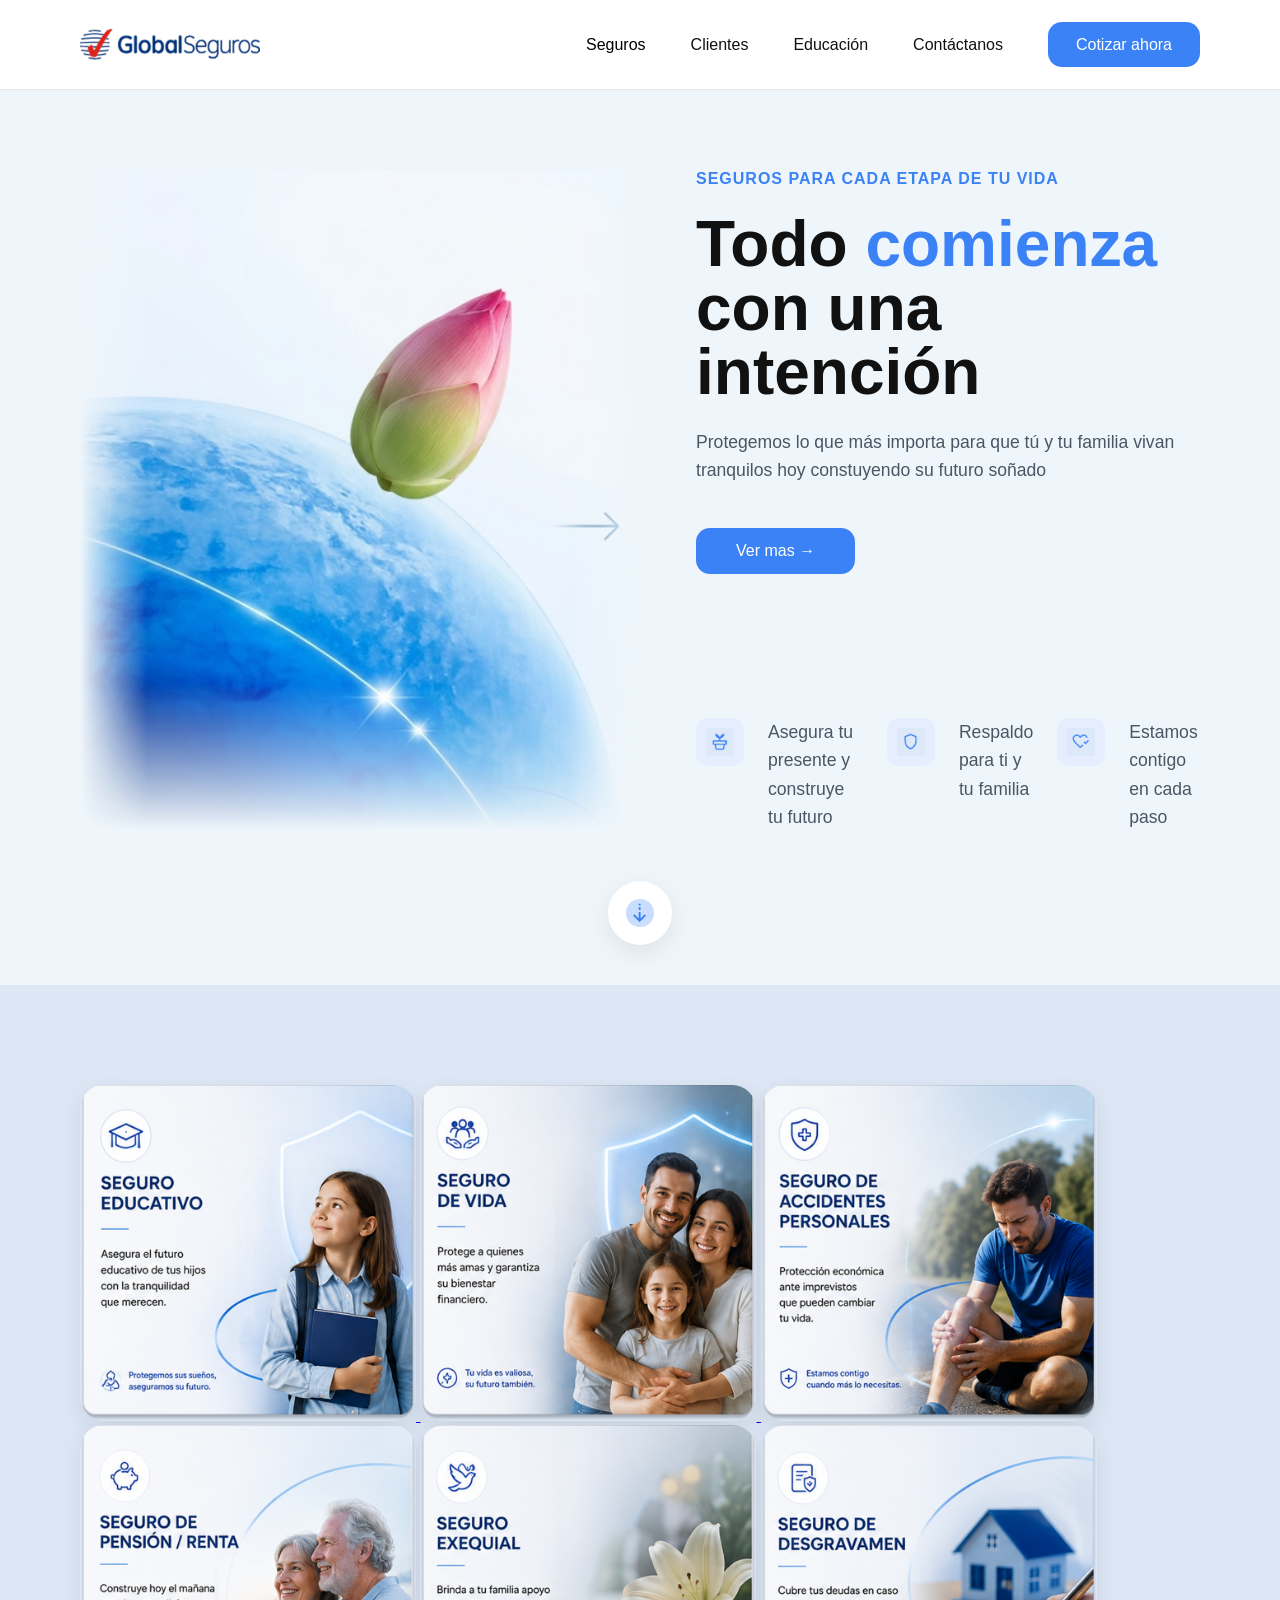
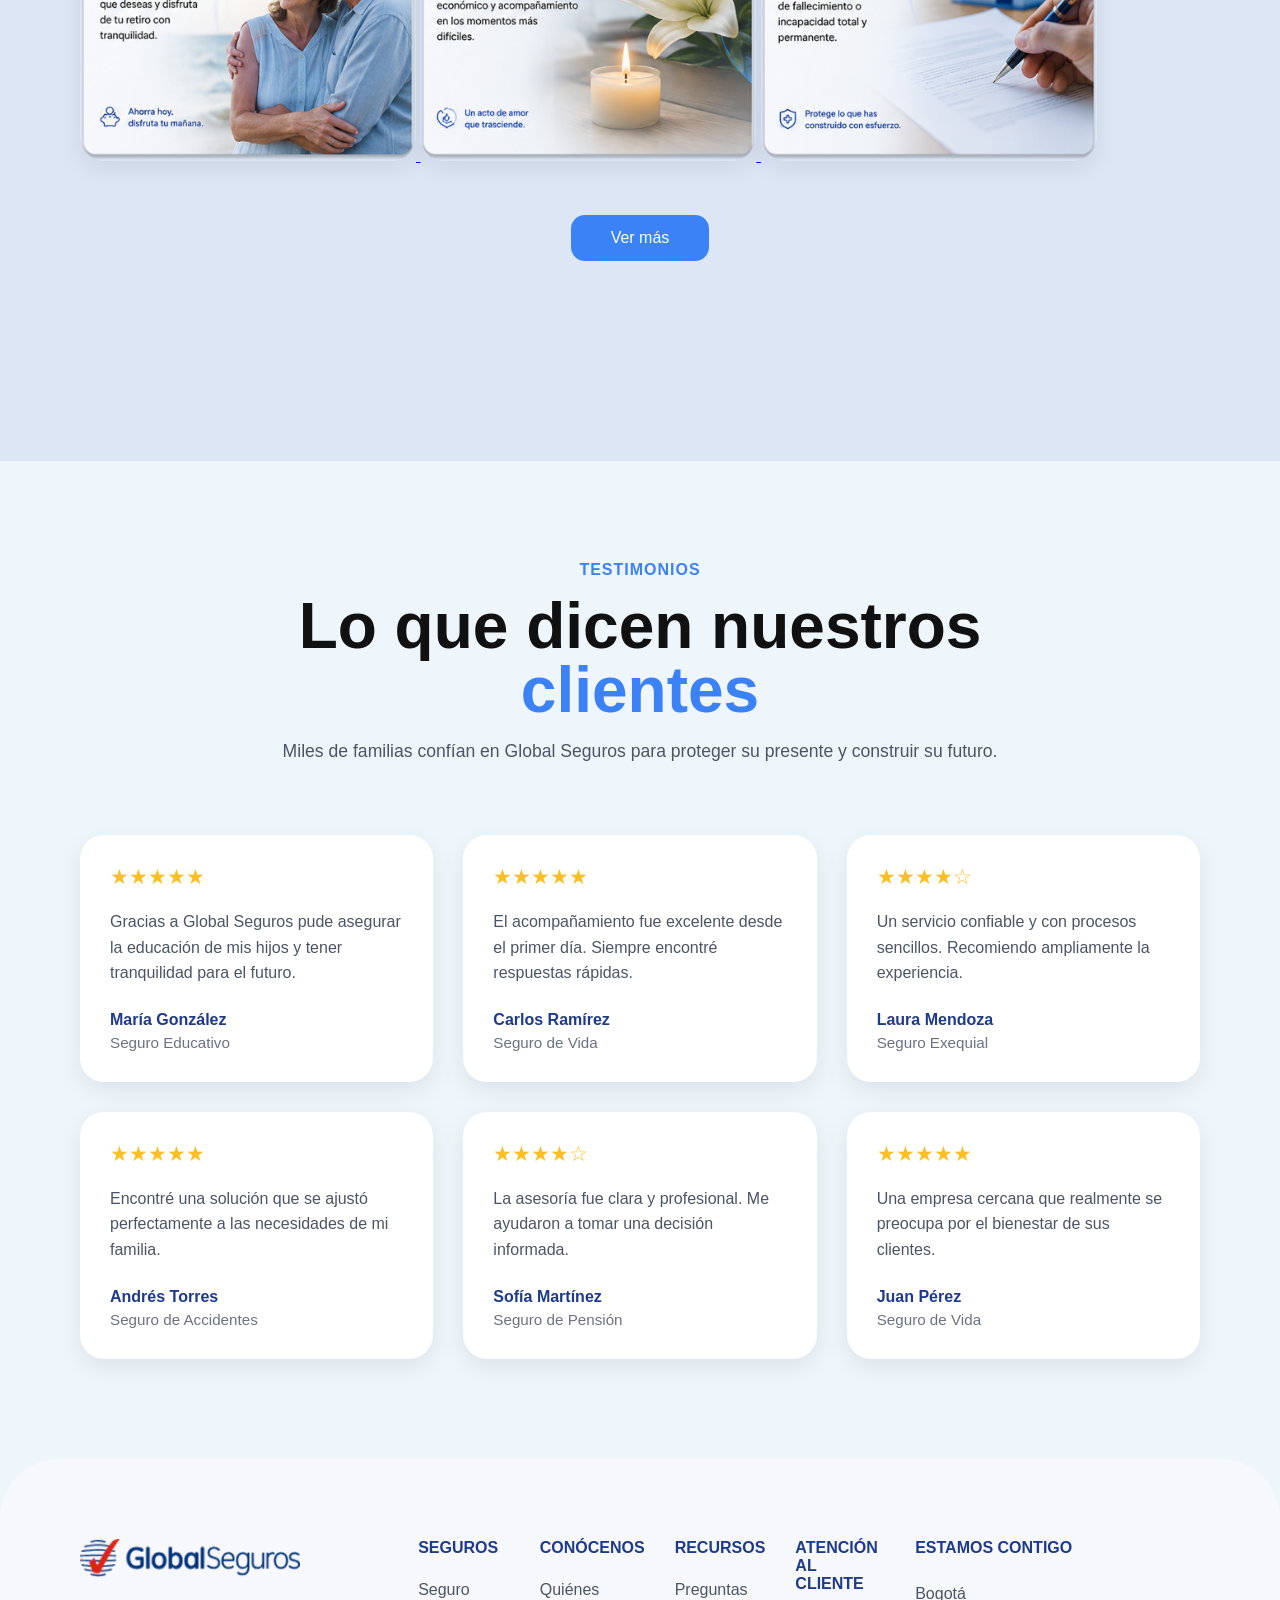
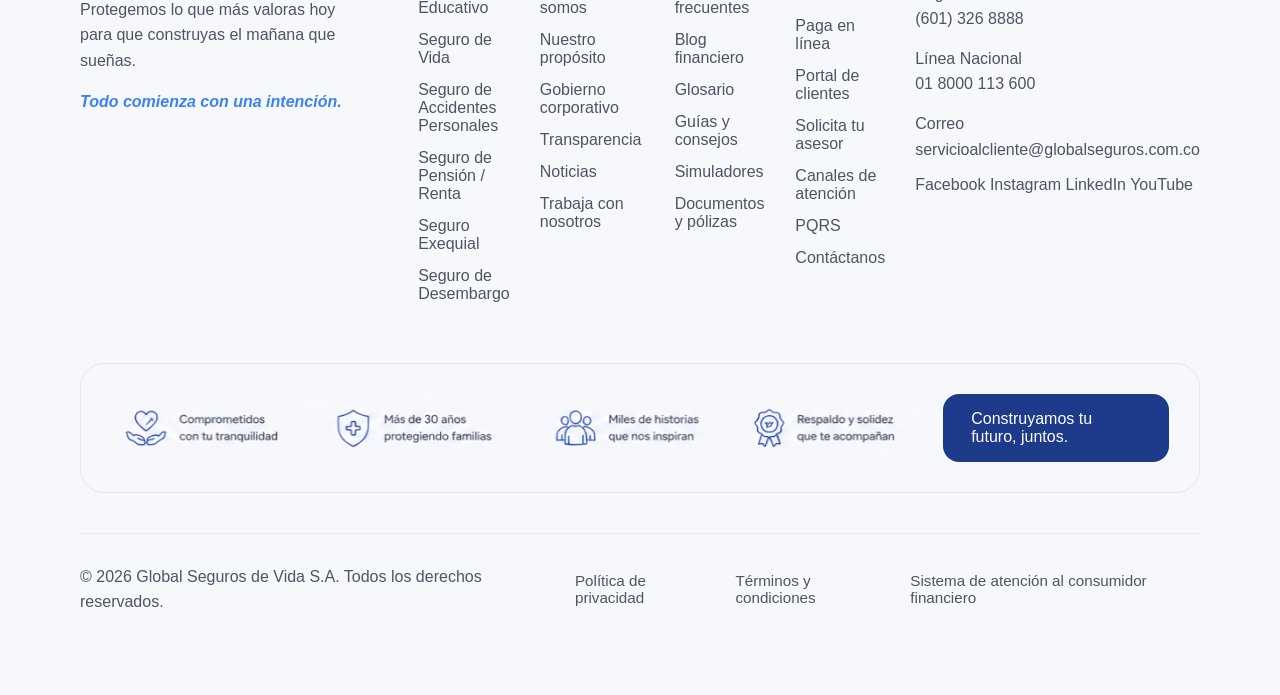
==== index.html @ 04c5c206 "Conexión index con marketplace" ====
<!DOCTYPE html>
<html lang="es">
<head>
  <meta charset="UTF-8" />
  <meta name="viewport" content="width=device-width, initial-scale=1.0"/>
  
  <title>Global Seguros</title>

  <link rel="stylesheet" href="index.css">
</head>

<body>

<section class="header">
    <img src="Imágenes/image 2.png" alt="logo">

    <ul class="menu">
        <li> <button id="desplegable"> Seguros </button>

         <div class="menu-desplegable">
            <a href="#">Seguro educativo</a>
            <a href="error404.html">Seguro de vida</a>
            <a href="error404.html">Seguro de accidentes personales</a>
            <a href="error404.html">Seguro de pensión/renta</a>
            <a href="error404.html">Seguro exequial</a>
            <a href="error404.html">Seguro de desembargo</a>
             </div>
        </li>
        <li> 
          <a href="#clientes">Clientes</a>
        </li>
        <li> 
          <a href="error404.html">Educación</a>
        </li>

    <li class="contact-menu">

    <button id="contacto-btn" class="contact-btn">
        Contáctanos
    </button>

    <div class="contact-dropdown">

        <p class="contact-title">
            Lunes a viernes 8am a 5:30pm
        </p>

        <p>Desde Bogotá</p>
        <strong>PBX: (601) 744 0084</strong>

        <p>Desde cualquier parte del país</p>
        <strong>01 8000 910027</strong>

    </div>

</li>

<li>
    <a href="cotizacion.html" class="btn-cotizar">Cotizar ahora</a>
</li>

    </ul>
</section>

<section class="hero">
    <div class="img-hero">
        <img src="Imágenes/flor.png" alt="flor">
    </div>
    <div class="content-hero">
        <h3>SEGUROS PARA CADA ETAPA DE TU VIDA</h3>
        <h1>Todo <span>comienza</span> con una intención</h1>
        <p>Protegemos lo que más importa para que tú y tu familia vivan tranquilos hoy constuyendo su futuro soñado</p>
        <a href="https://www.globalseguroscolombia.com/seguros-educativos/" class="btn-ver-mas">Ver mas →</a>
        <div>
            <img class="lit-img" src="Imágenes/maseta.png" alt="maseta"/>
            <p class="lit-text">Asegura tu presente y construye tu futuro</p>
            <img class="lit-img" src="Imágenes/escudo.png" alt="escudo"/>
            <p class="lit-text">Respaldo para ti y tu familia</p>
            <img class="lit-img" src="Imágenes/corazon.png" alt="corazon"/>
            <p class="lit-text">Estamos contigo en cada paso</p>
        </div>
    </div>
</section>
      
      <div class="flecha-container">        
        <img class="flecha-img" src="Imágenes/flecha.png" alt="flecha"/>
      </div>

<section class="imgSeguros">
   <a href="error404.html">
    
  <img src="Imágenes/seguroEducativo.png" alt="seguroEducativo"/>
  <img src="Imágenes/seguroVida.png" alt="seguroVida"/>
  <img src="Imágenes/seguroAccidentes.png" alt="seguroAccidentes"/>
  <img src="Imágenes/seguroPension.png" alt="seguroPension"/>
  <img src="Imágenes/seguroExequial.png" alt="seguroExequial"/>
  <img src="Imágenes/seguroDesembargo.png" alt="seguroDesembargo"/> 

  </a>

  <a class="btn-ver-mas"href="Marketplace.html">Ver más</a>

</section>

  <section id="clientes" class="clientes">

    <div class="clientes-title">
        <h3>TESTIMONIOS</h3>
        <h1>Lo que dicen nuestros <span>clientes</span></h1>
        <p>
            Miles de familias confían en Global Seguros para proteger su presente
            y construir su futuro.
        </p>
    </div>

    <div class="clientes-grid">

        <article class="testimonio">
            <div class="estrellas">★★★★★</div>
            <p>
                Gracias a Global Seguros pude asegurar la educación de mis hijos
                y tener tranquilidad para el futuro.
            </p>
            <h4>María González</h4>
            <span>Seguro Educativo</span>
        </article>

        <article class="testimonio">
            <div class="estrellas">★★★★★</div>
            <p>
                El acompañamiento fue excelente desde el primer día.
                Siempre encontré respuestas rápidas.
            </p>
            <h4>Carlos Ramírez</h4>
            <span>Seguro de Vida</span>
        </article>

        <article class="testimonio">
            <div class="estrellas">★★★★☆</div>
            <p>
                Un servicio confiable y con procesos sencillos.
                Recomiendo ampliamente la experiencia.
            </p>
            <h4>Laura Mendoza</h4>
            <span>Seguro Exequial</span>
        </article>

        <article class="testimonio">
            <div class="estrellas">★★★★★</div>
            <p>
                Encontré una solución que se ajustó perfectamente
                a las necesidades de mi familia.
            </p>
            <h4>Andrés Torres</h4>
            <span>Seguro de Accidentes</span>
        </article>

        <article class="testimonio">
            <div class="estrellas">★★★★☆</div>
            <p>
                La asesoría fue clara y profesional.
                Me ayudaron a tomar una decisión informada.
            </p>
            <h4>Sofía Martínez</h4>
            <span>Seguro de Pensión</span>
        </article>

        <article class="testimonio">
            <div class="estrellas">★★★★★</div>
            <p>
                Una empresa cercana que realmente se preocupa
                por el bienestar de sus clientes.
            </p>
            <h4>Juan Pérez</h4>
            <span>Seguro de Vida</span>
        </article>

    </div>

</section>
<section>

  <footer class="footer">

  <div class="footer-top">

    <div class="footer-brand">
        <img src="Imágenes/image 2.png" alt="GlobalSeguros">
        <p>Protegemos lo que más valoras hoy para que construyas el mañana que sueñas.</p>
        <span>Todo comienza con una intención.</span>
    </div>

    <div class="footer-links">

      <div class="footer-column">
        <h4>SEGUROS</h4>

        <a href="#">Seguro Educativo</a>
        <a href="error404.html">Seguro de Vida</a>
        <a href="error404.html">Seguro de Accidentes Personales</a>
        <a href="error404.html">Seguro de Pensión / Renta</a>
        <a href="error404.html">Seguro Exequial</a>
        <a href="error404.html">Seguro de Desembargo</a>
      </div>

      <div class="footer-column">
        <h4>CONÓCENOS</h4>

        <a href="error404.html">Quiénes somos</a>
        <a href="error404.html">Nuestro propósito</a>
        <a href="error404.html">Gobierno corporativo</a>
        <a href="error404.html">Transparencia</a>
        <a href="error404.html">Noticias</a>
        <a href="error404.html">Trabaja con nosotros</a>
      </div>

      <div class="footer-column">
        <h4>RECURSOS</h4>

        <a href="error404.html">Preguntas frecuentes</a>
        <a href="error404.html">Blog financiero</a>
        <a href="error404.html">Glosario</a>
        <a href="error404.html">Guías y consejos</a>
        <a href="error404.html">Simuladores</a>
        <a href="error404.html">Documentos y pólizas</a>
      </div>

      <div class="footer-column">
        <h4>ATENCIÓN AL CLIENTE</h4>

        <a href="error404.html">Paga en línea</a>
        <a href="error404.html">Portal de clientes</a>
        <a href="error404.html">Solicita tu asesor</a>
        <a href="error404.html">Canales de atención</a>
        <a href="error404.html">PQRS</a>
        <a href="error404.html">Contáctanos</a>
      </div>

      <div class="footer-column">
        <h4>ESTAMOS CONTIGO</h4>
        <p>Bogotá<br>(601) 326 8888</p>
        <p>Línea Nacional<br>01 8000 113 600</p>
        <p>Correo<br>servicioalcliente@globalseguros.com.co</p>

        <div class="redes">
          <a href="error404.html">Facebook</a>
          <a href="https://www.instagram.com/globalseguroscol/">Instagram</a>
          <a href="https://co.linkedin.com/company/globalseguroscol">LinkedIn</a>
          <a href="https://www.youtube.com/@globalseguros4729">YouTube</a>
        </div>

      </div>

    </div>

  </div>

  <div class="footer-benefits">

   <img src="Imágenes/beneficios-footer.png" alt="beneficios">

    <a href="error404.html" class="footer-cta">
      Construyamos tu futuro, juntos.
    </a>

  </div>

  <div class="footer-bottom">

    <p>© 2026 Global Seguros de Vida S.A. Todos los derechos reservados.</p>

    <div class="footer-policies">
      <a href="error404.html">Política de privacidad</a>
      <a href="error404.html">Términos y condiciones</a>
      <a href="error404.html">Sistema de atención al consumidor financiero</a>
    </div>

  </div>

</footer>

<script src="index.js"></script>

</body>
</html>
---- index.css ----
*{
    margin: 0;
    padding: 0;
    box-sizing: border-box;
}

html{
    scroll-behavior: smooth;
}

body{
    font-family: 'Roboto', sans-serif;
    background: #eff6fb;
    color: #111;
}

h1,
h2,
h3,
h4{
    font-family: 'Poppins', sans-serif;
}

h1{
    font-size: 4rem;
    line-height: 1;
    font-weight: 700;
}

h2{
    font-size: 1.4rem;
    font-weight: 700;
}

h3{
    font-size: 1rem;
    font-weight: 600;
    color: #3B82F6;
    letter-spacing: 1px;
}

p{
    line-height: 1.6;
    color: #4B5563;
}

.header{
    width: 100%;
    height: 90px;

    display: flex;
    justify-content: space-between;
    align-items: center;

    padding: 0 80px;

    background: #FFFFFF;
    border-bottom: 1px solid #E5E7EB;

    position: sticky;
    top: 0;
    z-index: 1000;
}

.header img{
    width: 180px;
}

.menu{
    display: flex;
    align-items: center;
    gap: 45px;

    list-style: none;
}

.menu a:not(.btn-cotizar){
    text-decoration: none;
    color: #111;
    font-size: 1rem;
    font-family: inherit;
    font-weight: 400;
}

.menu a:hover{
    color: #3B82F6;
}

.menu li{
    position: relative;
    font-size: 1rem;
    cursor: pointer;
}

.menu button{
    border: none;
    background: none;
    cursor: pointer;
    font-size: 1rem;
    font-family: inherit;
}

.contact-btn{
    border: none;
    text-decoration: none;
    color: #111;

    border-radius: 14px;

    font-weight: 500;
    transition: .3s ease;
}

.btn-cotizar{
    text-decoration: none;
    background: #3B82F6;
    color: white;

    border: none;
    padding: 14px 28px;
    border-radius: 14px;

    font-weight: 500;

    transition: .3s ease;
}

.btn-cotizar:hover{
    background: #1E3A8A;
}

.menu-desplegable{
    position: absolute;
    top: 45px;
    left: 0;

    width: 220px;

    background: white;
    border-radius: 16px;

    padding: 18px;

    display: flex;
    flex-direction: column;
    gap: 16px;

    box-shadow: 0 10px 30px rgba(0,0,0,.08);

    opacity: 0;
    visibility: hidden;

    transform: translateY(10px);

    transition: .3s ease;
}

.menu-desplegable a{
    text-decoration: none;
    color: #111;
    transition: .3s;
}

.menu-desplegable a:hover{
    color: #3B82F6;
}

.menu-desplegable.active{
    opacity: 1;
    visibility: visible;

    transform: translateY(0);
}

.hero{
    width: 100%;

    min-height: 90vh;

    display: flex;
    align-items: center;
    justify-content: space-between;

    padding: 80px;

    position: relative;

    overflow: hidden;
}

.img-hero{
    width: 50%;
    position: relative;
    overflow: hidden;
}

.img-hero img{
     width: 100%;
    object-fit: contain;
    display: block;

    -webkit-mask-image: linear-gradient(
        to right,
        transparent 0%,
        black 12%,
        black 88%,
        transparent 100%
    ),
    linear-gradient(
        to bottom,
        black 0%,
        black 78%,
        transparent 100%
    );

    -webkit-mask-composite: source-in;
    mask-composite: source-in;

    mask-image:
        linear-gradient(
            to right,
            transparent 0%,
            black 12%,
            black 88%,
            transparent 100%
        ),
        linear-gradient(
            to bottom,
            black 0%,
            black 78%,
            transparent 100%
        );
}

.content-hero{
    width: 45%;

    display: flex;
    flex-direction: column;
    gap: 24px;

    align-items: flex-start;
}

.content-hero h1{
    max-width: 600px;
}

.content-hero span{
    color: #3B82F6;
}

.content-hero p{
    max-width: 550px;
    font-size: 1.1rem;
}

.content-hero button{
    width: fit-content;

    padding: 14px 28px;

    border: none;
    border-radius: 14px;

    background: #3B82F6;
    color: white;

    font-size: 1rem;
    font-weight: 500;

    cursor: pointer;

    transition: .3s;
}

.content-hero button:hover{
    background: #1E3A8A;
}

.content-hero > div{
    display: flex;
    gap: 24px;
    margin-top: 20px;
}

.content-hero > div div{
    display: flex;
    align-items: flex-start;
    gap: 12px;
}

.lit-img{
    width: 48px;
    height: 48px;

    padding: 10px;

    background: #E5EDFF;
    border-radius: 12px;
}

.lit-text{
    font-size: .95rem;
    max-width: 160px;
}

.flecha-container{
    width: 100%;

    display: flex;
    justify-content: center;
    align-items: center;

    margin: -30px auto 40px auto;

    position: relative;
    z-index: 20;
}

.flecha-img{
    width: 64px;
    height: 64px;

    padding: 18px;

    background: white;

    border-radius: 50%;

    object-fit: contain;

    box-shadow: 0 8px 25px rgba(0,0,0,.08);

    display: block;
}

section:nth-of-type(3){
    padding: 100px 80px;
}

section:nth-of-type(3) h1{
    text-align: center;
    max-width: 900px;

    margin: auto;
    margin-bottom: 80px;
}

section:nth-of-type(3) h1 span{
    color: #3B82F6;
}

.imgSeguros{
    width: 100%;

    display: flex;
    flex-wrap: wrap;
    justify-content: center;
    gap: 30px;

    padding: 100px 80px;

    background: #DCE6F5;
}

.imgSeguros img{
    width: 30%;
    min-width: 320px;

    border-radius: 24px;

    box-shadow: 0 8px 25px rgba(0,0,0,.08);

    transition: .3s ease;
}

.imgSeguros img:hover{
    transform: translateY(-8px);
}

body > button{
    display: block;

    margin: 20px auto 100px;

    padding: 14px 40px;

    border: none;
    border-radius: 14px;

    background: #3B82F6;
    color: white;

    cursor: pointer;

    font-size: 1rem;
    font-weight: 500;

    transition: .3s;
}

body > button:hover{
    background: #1E3A8A;
}

.btn-ver-mas{

    margin-top: 20px;

    margin-bottom: 100px;

    padding: 14px 40px;

    border: none;
    border-radius: 14px;

    background: #3B82F6;
    color: white;

    cursor: pointer;

    font-size: 1rem;
    font-weight: 500;

    text-decoration: none;
}

.menu a:hover{
    color: #3B82F6;
}

.clientes{
    padding: 100px 80px;

    background: #EFF6FB;
}

.clientes-title{
    text-align: center;

    max-width: 800px;

    margin: 0 auto 70px auto;
}

.clientes-title h1{
    margin: 15px 0;
}

.clientes-title h1 span{
    color: #3B82F6;
}

.clientes-title p{
    font-size: 1.1rem;
}

.clientes-grid{
    display: grid;

    grid-template-columns: repeat(3, 1fr);

    gap: 30px;
}

.testimonio{
    background: white;

    padding: 30px;

    border-radius: 24px;

    box-shadow: 0 8px 25px rgba(0,0,0,.08);

    transition: .3s ease;
}

.testimonio:hover{
    transform: translateY(-8px);
}

.estrellas{
    font-size: 1.3rem;

    color: #FBBF24;

    margin-bottom: 20px;
}

.testimonio p{
    margin-bottom: 25px;
}

.testimonio h4{
    color: #1E3A8A;

    margin-bottom: 5px;
}

.testimonio span{
    color: #6B7280;

    font-size: .95rem;
}

.footer{
    background: #F7F8FB;

    padding: 80px;

    border-top-left-radius: 60px;
    border-top-right-radius: 60px;
}

.footer-top{
    display: flex;
    justify-content: space-between;
    gap: 60px;

    margin-bottom: 60px;
}

.footer-brand{
    width: 25%;

    display: flex;
    flex-direction: column;
    gap: 20px;
}

.footer-brand img{
    width: 220px;
}

.footer-brand span{
    color: #3B82F6;
    font-weight: 600;
    font-style: italic;
}

.footer-links{
    width: 70%;

    display: flex;
    justify-content: space-between;
    gap: 30px;
}

.footer-column{
    display: flex;
    flex-direction: column;
    gap: 14px;
}

.footer-column h4{
    color: #1E3A8A;
    margin-bottom: 10px;
}

.footer-column a{
    text-decoration: none;
    color: #4B5563;

    transition: .3s;
}

.footer-column a:hover{
    color: #3B82F6;
}

.footer-benefits{
    display: flex;
    justify-content: space-between;
    align-items: center;
    gap: 24px;

    padding: 30px;

    border: 1px solid #E5E7EB;
    border-radius: 24px;

    margin-bottom: 40px;
}

.footer-benefits img{
    width: 100%;
    object-fit: contain;
}

.footer-cta{
    text-decoration: none;

    background: #1E3A8A;
    color: white;

    padding: 16px 28px;

    border-radius: 16px;

    font-weight: 500;

    transition: .3s;
}

.footer-cta:hover{
    background: #3B82F6;
}

.footer-bottom{
    display: flex;
    justify-content: space-between;
    align-items: center;
    gap: 30px;

    padding-top: 30px;

    border-top: 1px solid #E5E7EB;
}

.footer-policies{
    display: flex;
    gap: 24px;
}

.footer-policies a{
    text-decoration: none;
    color: #4B5563;
    font-size: .95rem;

    transition: .3s;
}

.footer-policies a:hover{
    color: #3B82F6;
}

@media(max-width: 1200px){

    .hero{
        flex-direction: column;
        gap: 60px;
    }

    .img-hero,
    .content-hero{
        width: 100%;
    }

    .footer-top{
        flex-direction: column;
    }

    .footer-brand,
    .footer-links{
        width: 100%;
    }
}

@media(max-width: 768px){

    .header{
        padding: 20px;
    }

    .menu{
        display: none;
    }

    .hero{
        padding: 40px 20px;
    }

    .content-hero h1{
        font-size: 3rem;
    }

    section:nth-of-type(3){
        padding: 80px 20px;
    }

    .footer{
        padding: 50px 20px;
    }

    .footer-links{
        flex-direction: column;
    }

    .footer-benefits{
        flex-direction: column;
        align-items: flex-start;
    }

    .footer-bottom{
        flex-direction: column;
        align-items: flex-start;
    }

    .footer-policies{
        flex-direction: column;
    }

    .imgSeguros{
        padding: 40px 20px;
    }

    .imgSeguros img{
        width: 100%;
    }
   
.header-scroll{
    background: rgba(255,255,255,.92);

    backdrop-filter: blur(10px);

    box-shadow: 0 8px 25px rgba(0,0,0,.05);
    }

.content-hero,
.img-hero{
     opacity: 0;

    transform: translateY(40px);

    transition: 1s ease;
    }

.show-hero{
    opacity: 1;

    transform: translateY(0);
    }
}

.contact-menu{
    position: relative;
}

.contact-dropdown{
    position: absolute;
    top: 60px;
    right: 0;

    width: 280px;

    background: #ff0020;
    color: white;

    padding: 20px;

    border-radius: 12px;

    box-shadow: 0 10px 30px rgba(0,0,0,.15);

    opacity: 0;
    visibility: hidden;

    transform: translateY(10px);

    transition: .3s ease;

    z-index: 2000;
}

.contact-dropdown.active{
    opacity: 1;
    visibility: visible;

    transform: translateY(0);
}

.contact-dropdown p,
.contact-dropdown strong{
    color: white;
}

.contact-title{
    font-weight: 700;
    margin-bottom: 15px;
}
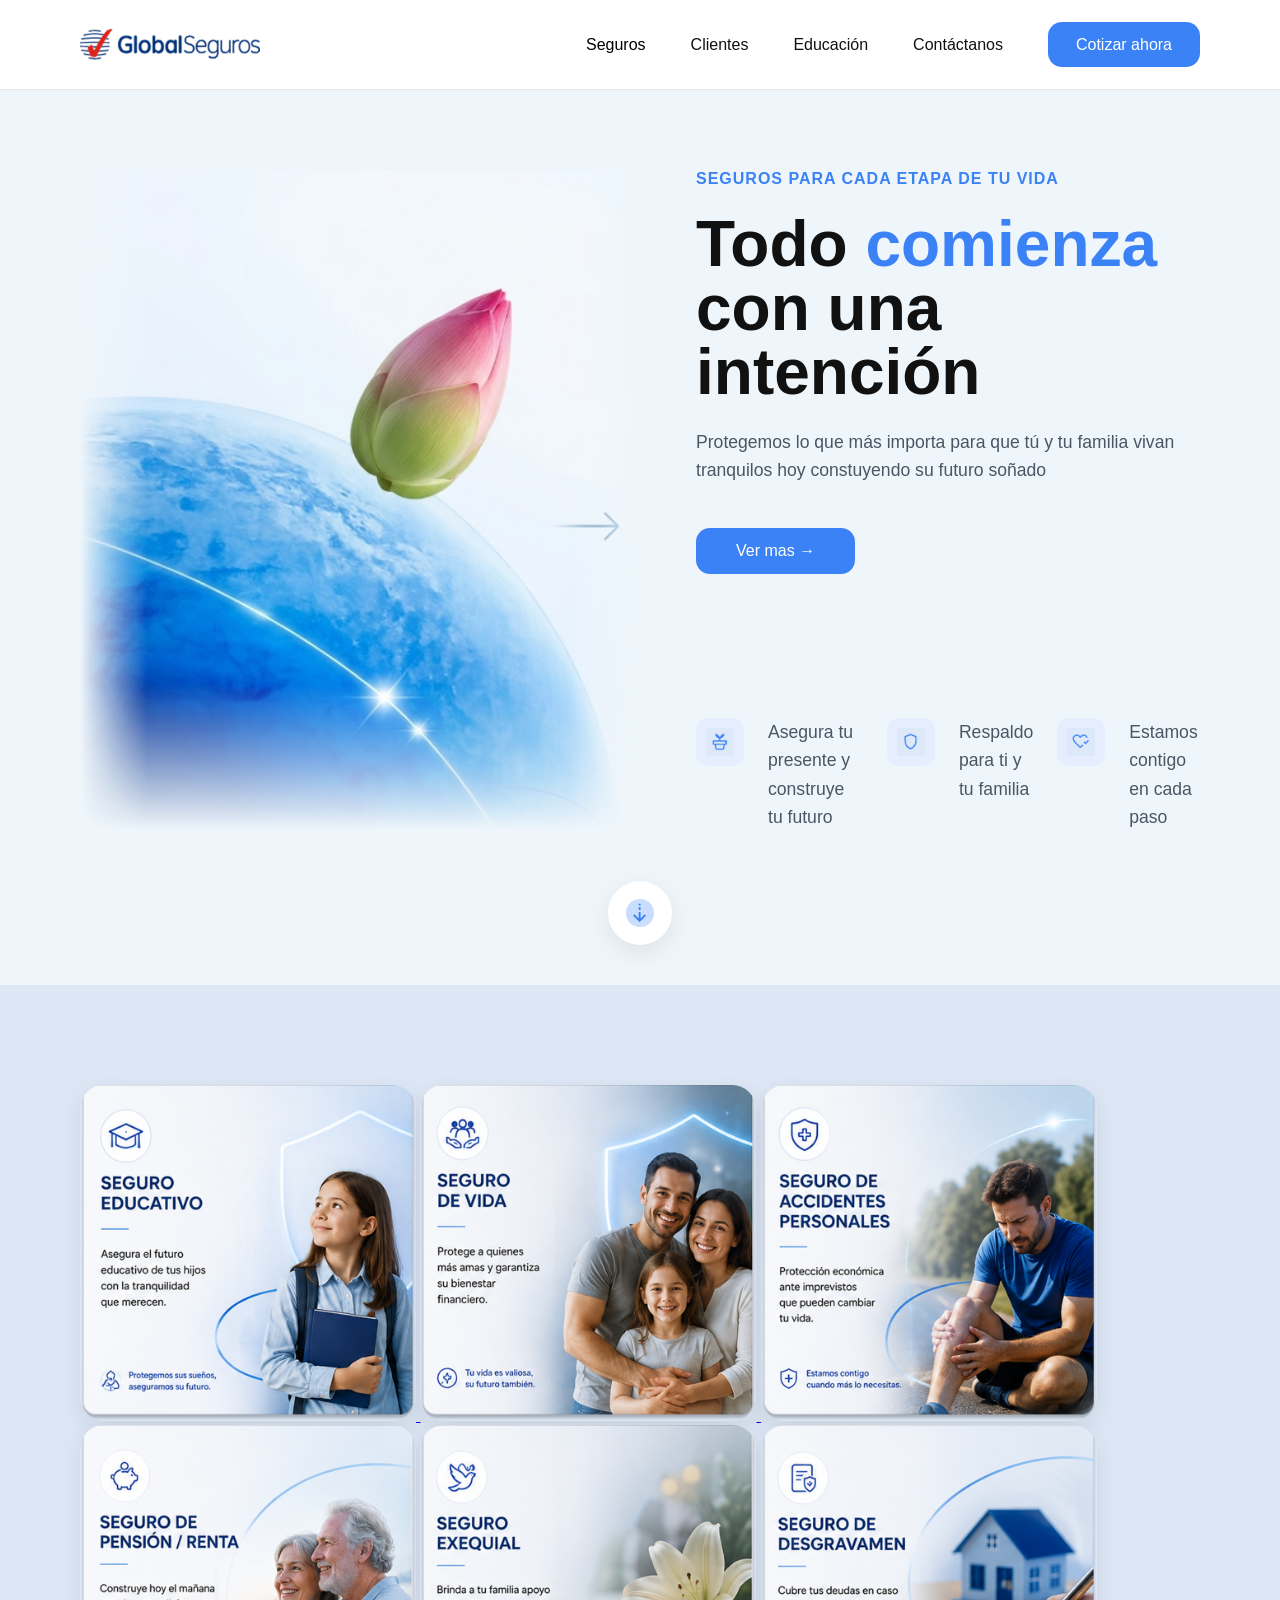
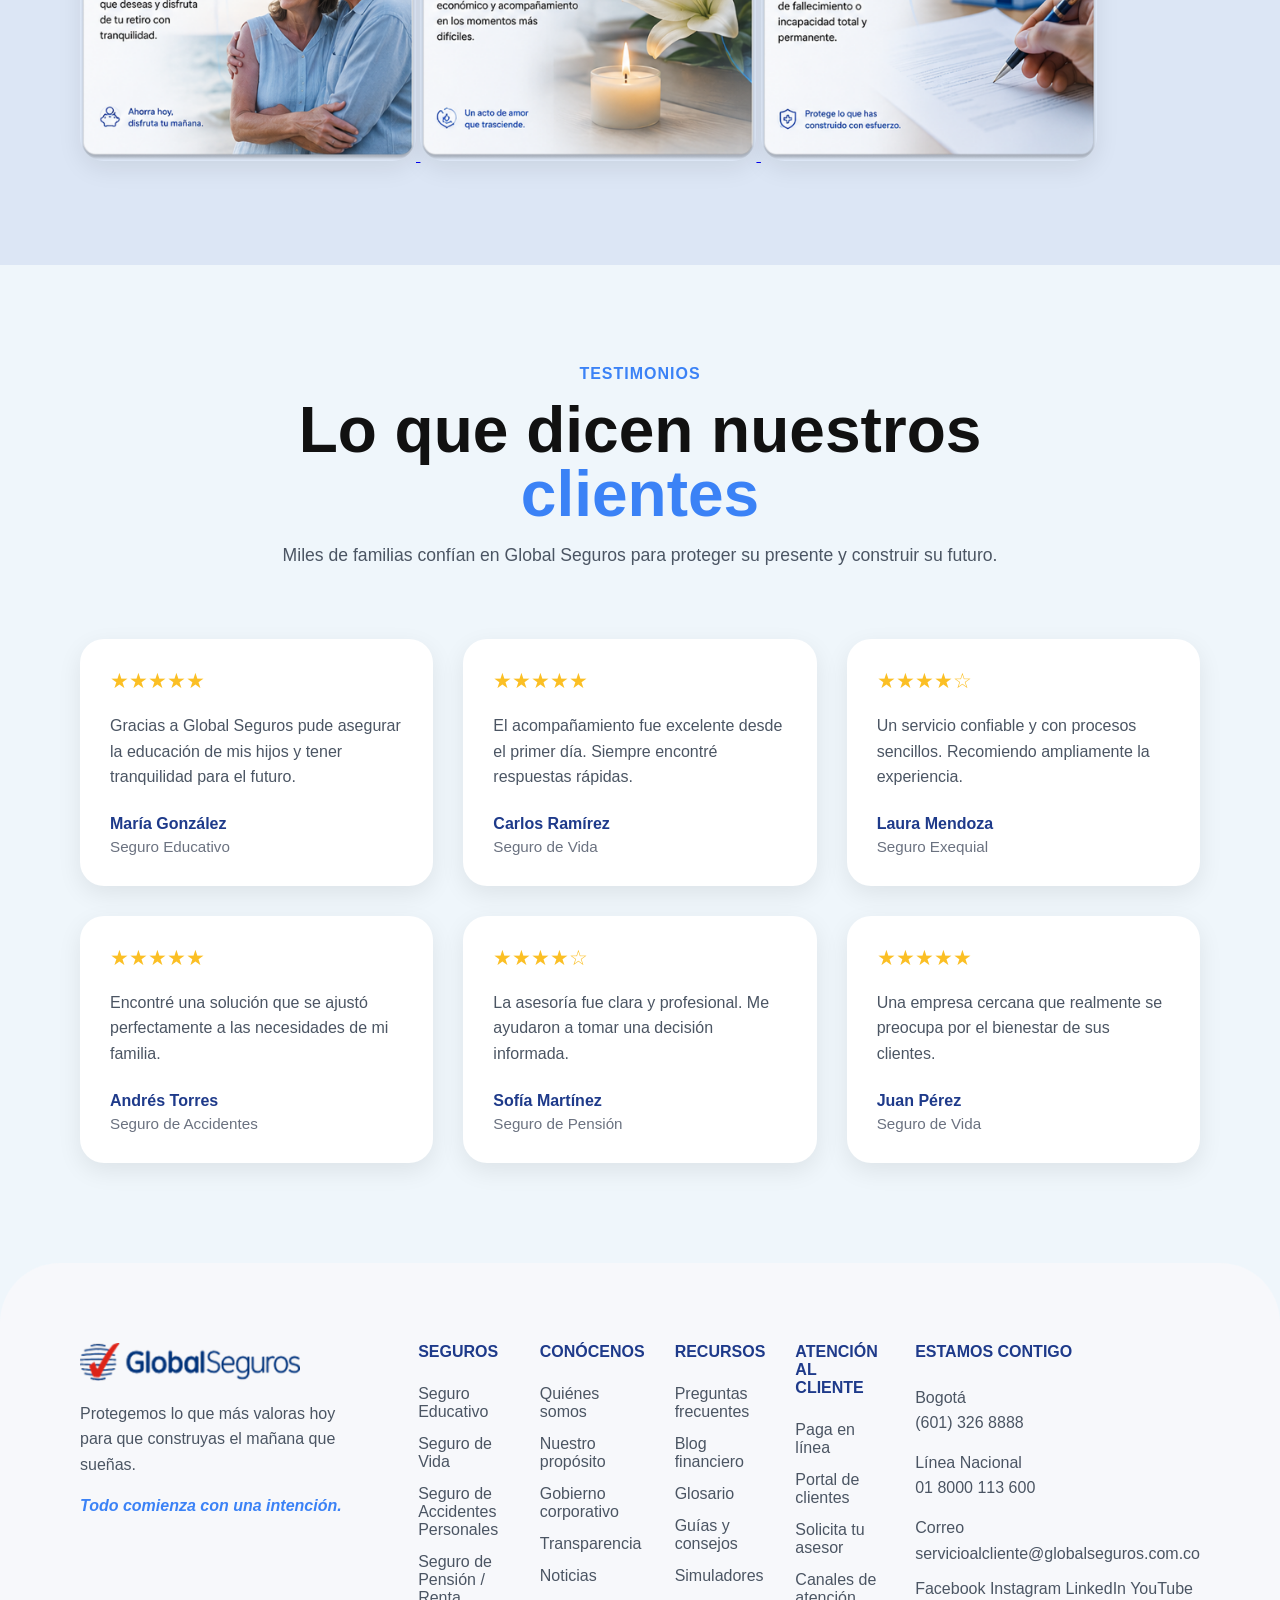
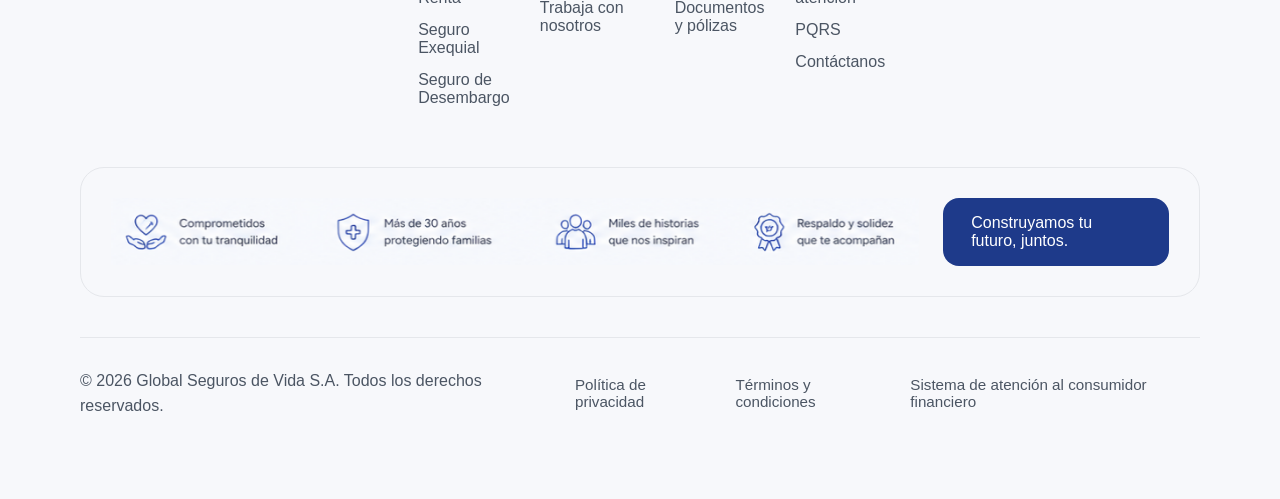
==== commit 9b16c9ee: "link a seguros 2" ====
--- a/index.html
+++ b/index.html
@@ -18,7 +18,7 @@
         <li> <button id="desplegable"> Seguros </button>
 
          <div class="menu-desplegable">
-            <a href="#">Seguro educativo</a>
+            <a href="producto.html">Seguro educativo</a>
             <a href="error404.html">Seguro de vida</a>
             <a href="error404.html">Seguro de accidentes personales</a>
             <a href="error404.html">Seguro de pensión/renta</a>
@@ -30,7 +30,7 @@
           <a href="#clientes">Clientes</a>
         </li>
         <li> 
-          <a href="error404.html">Educación</a>
+          <a href="producto.html">Educación</a>
         </li>
 
     <li class="contact-menu">
@@ -97,9 +97,7 @@
   <img src="Imágenes/seguroDesembargo.png" alt="seguroDesembargo"/> 
 
   </a>
-
-  <a class="btn-ver-mas"href="Marketplace.html">Ver más</a>
-
+  
 </section>
 
   <section id="clientes" class="clientes">
@@ -195,7 +193,7 @@
       <div class="footer-column">
         <h4>SEGUROS</h4>
 
-        <a href="#">Seguro Educativo</a>
+        <a href="producto.html">Seguro Educativo</a>
         <a href="error404.html">Seguro de Vida</a>
         <a href="error404.html">Seguro de Accidentes Personales</a>
         <a href="error404.html">Seguro de Pensión / Renta</a>
--- a/index.css
+++ b/index.css
@@ -379,6 +379,8 @@
     transform: translateY(-8px);
 }
 
+
+
 body > button{
     display: block;
 
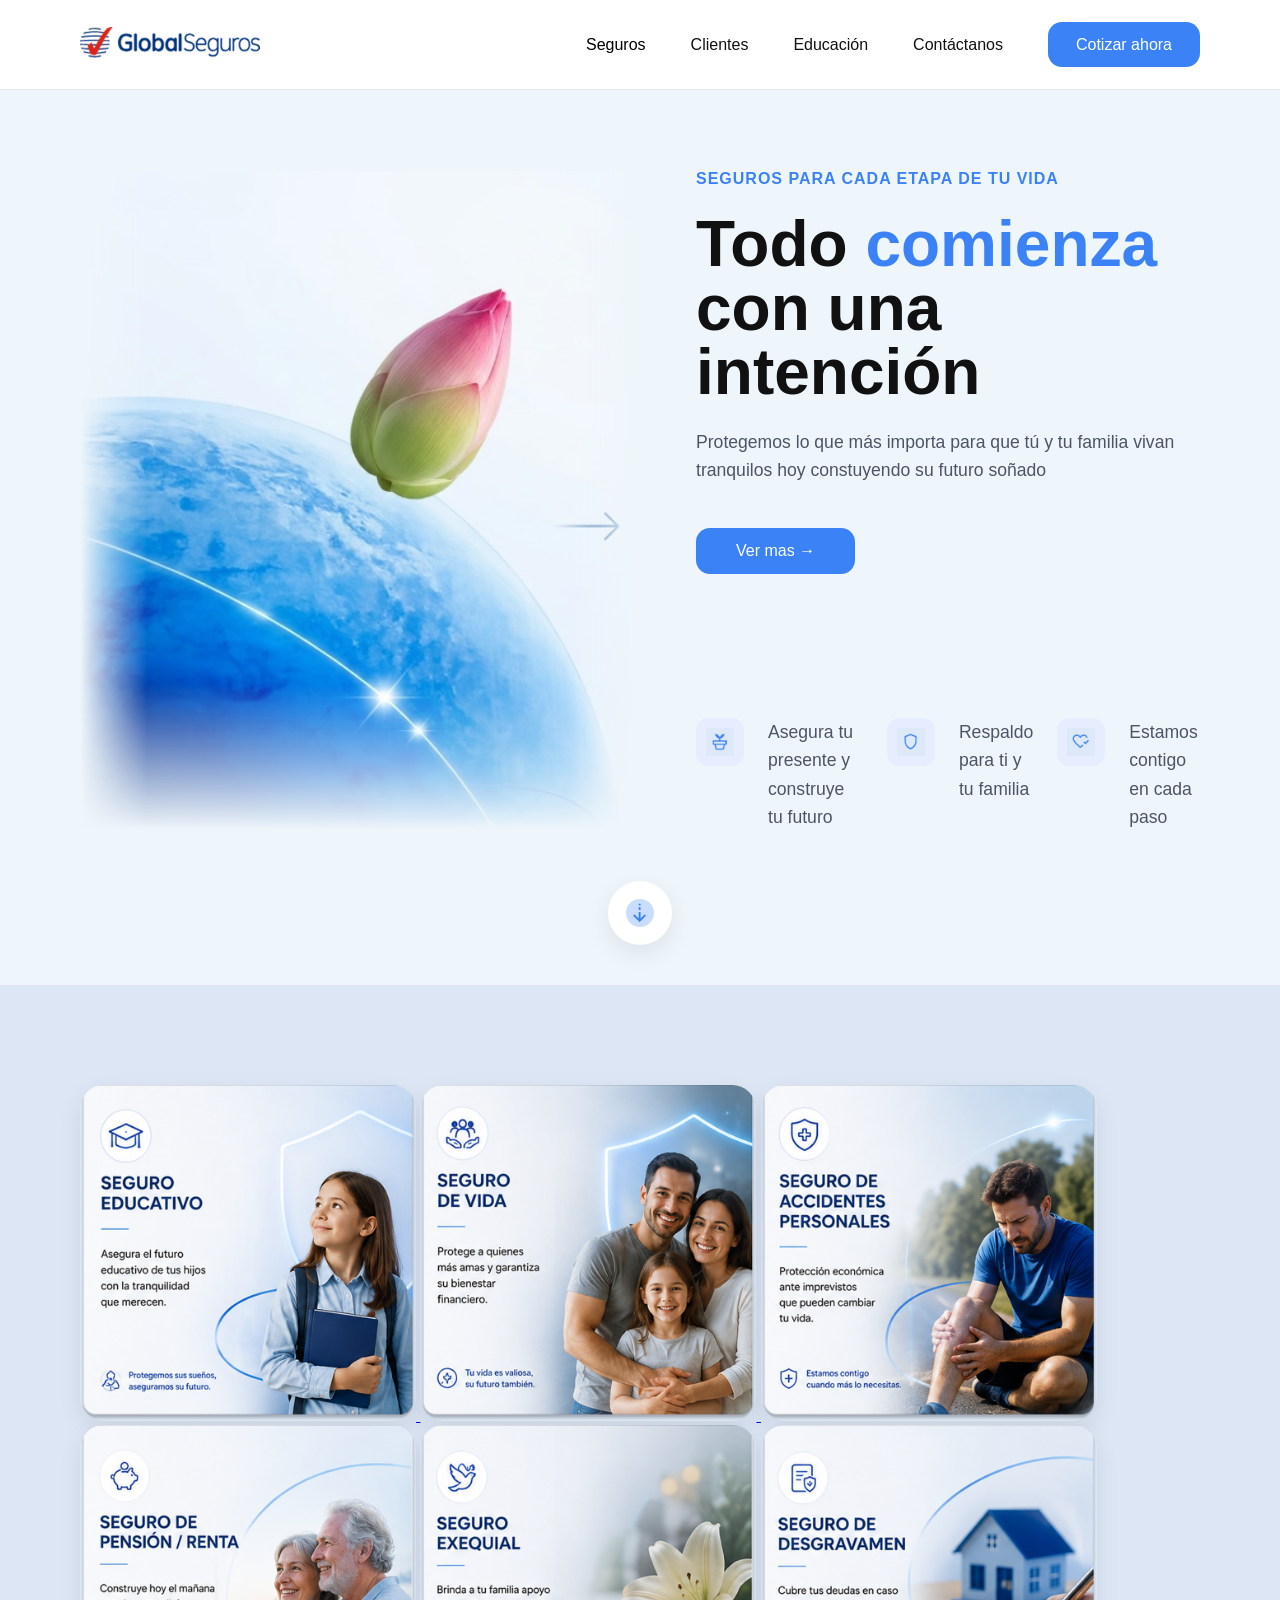
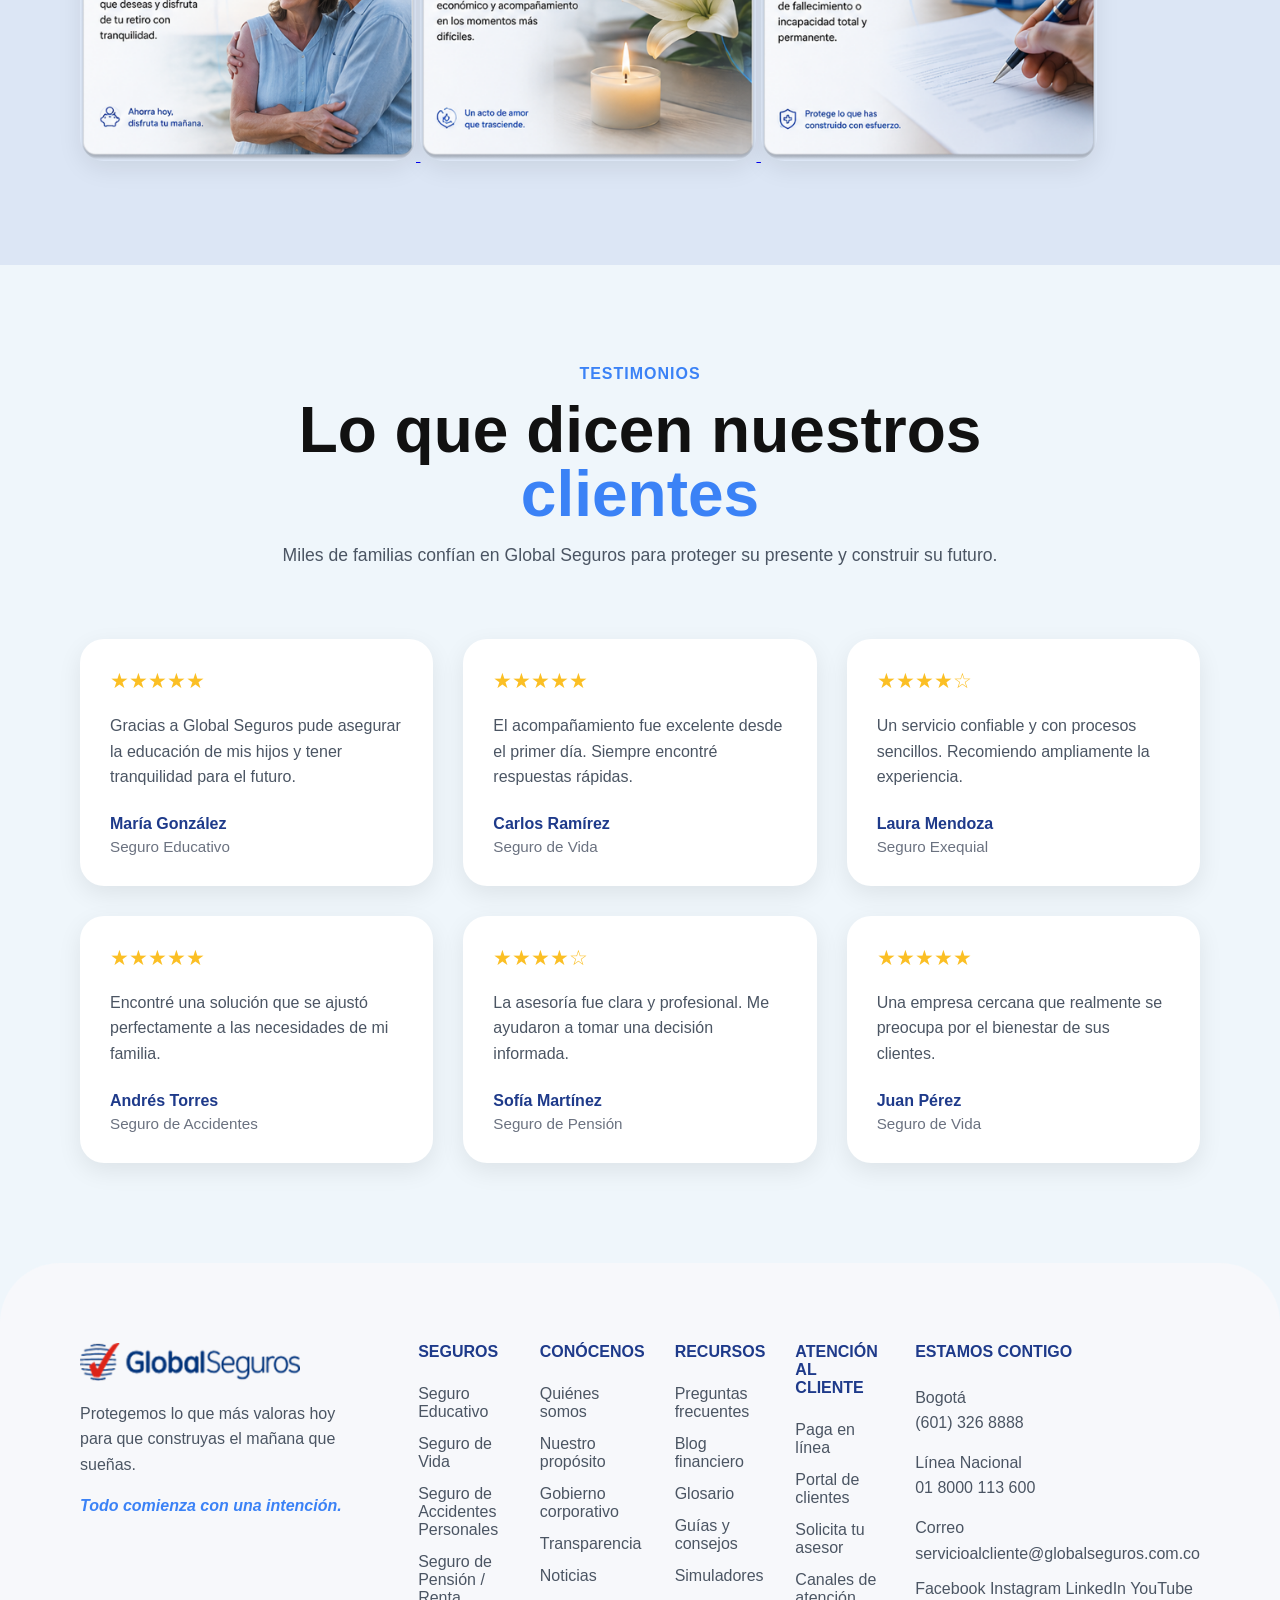
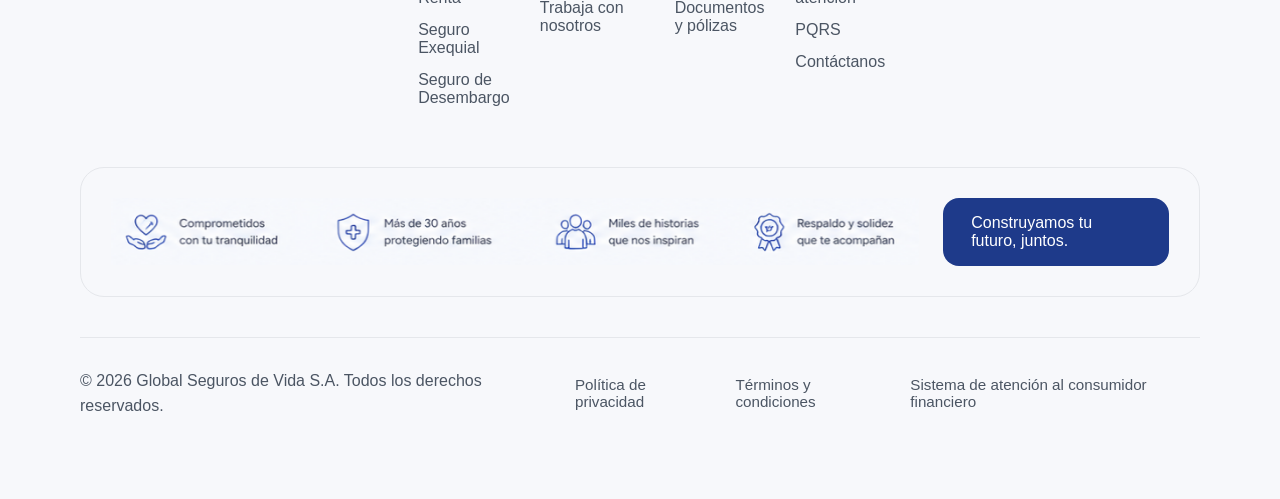
==== commit c3dd8637: "logo a index" ====
--- a/index.html
+++ b/index.html
@@ -12,7 +12,7 @@
 <body>
 
 <section class="header">
-    <img src="Imágenes/image 2.png" alt="logo">
+    <a href="index.html"> <img src="Imágenes/image 2.png" alt="logo"> </a>
 
     <ul class="menu">
         <li> <button id="desplegable"> Seguros </button>
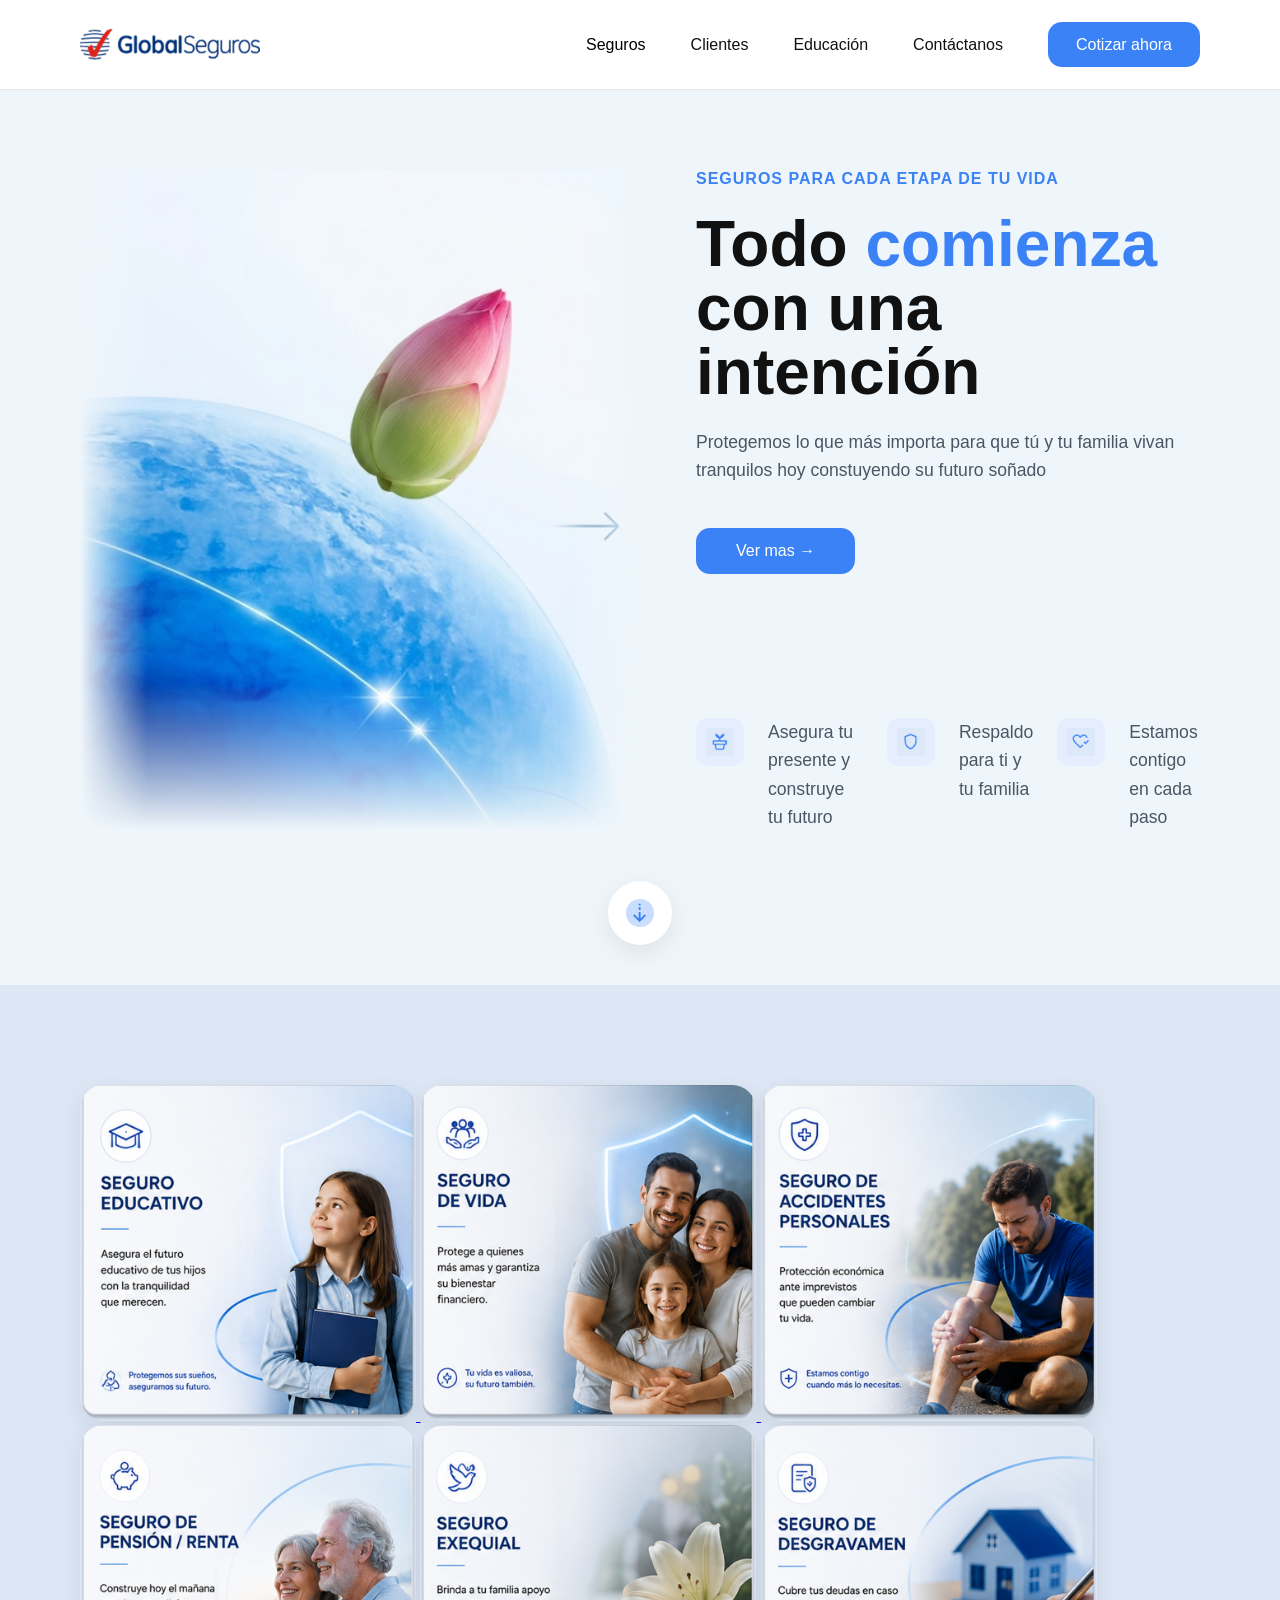
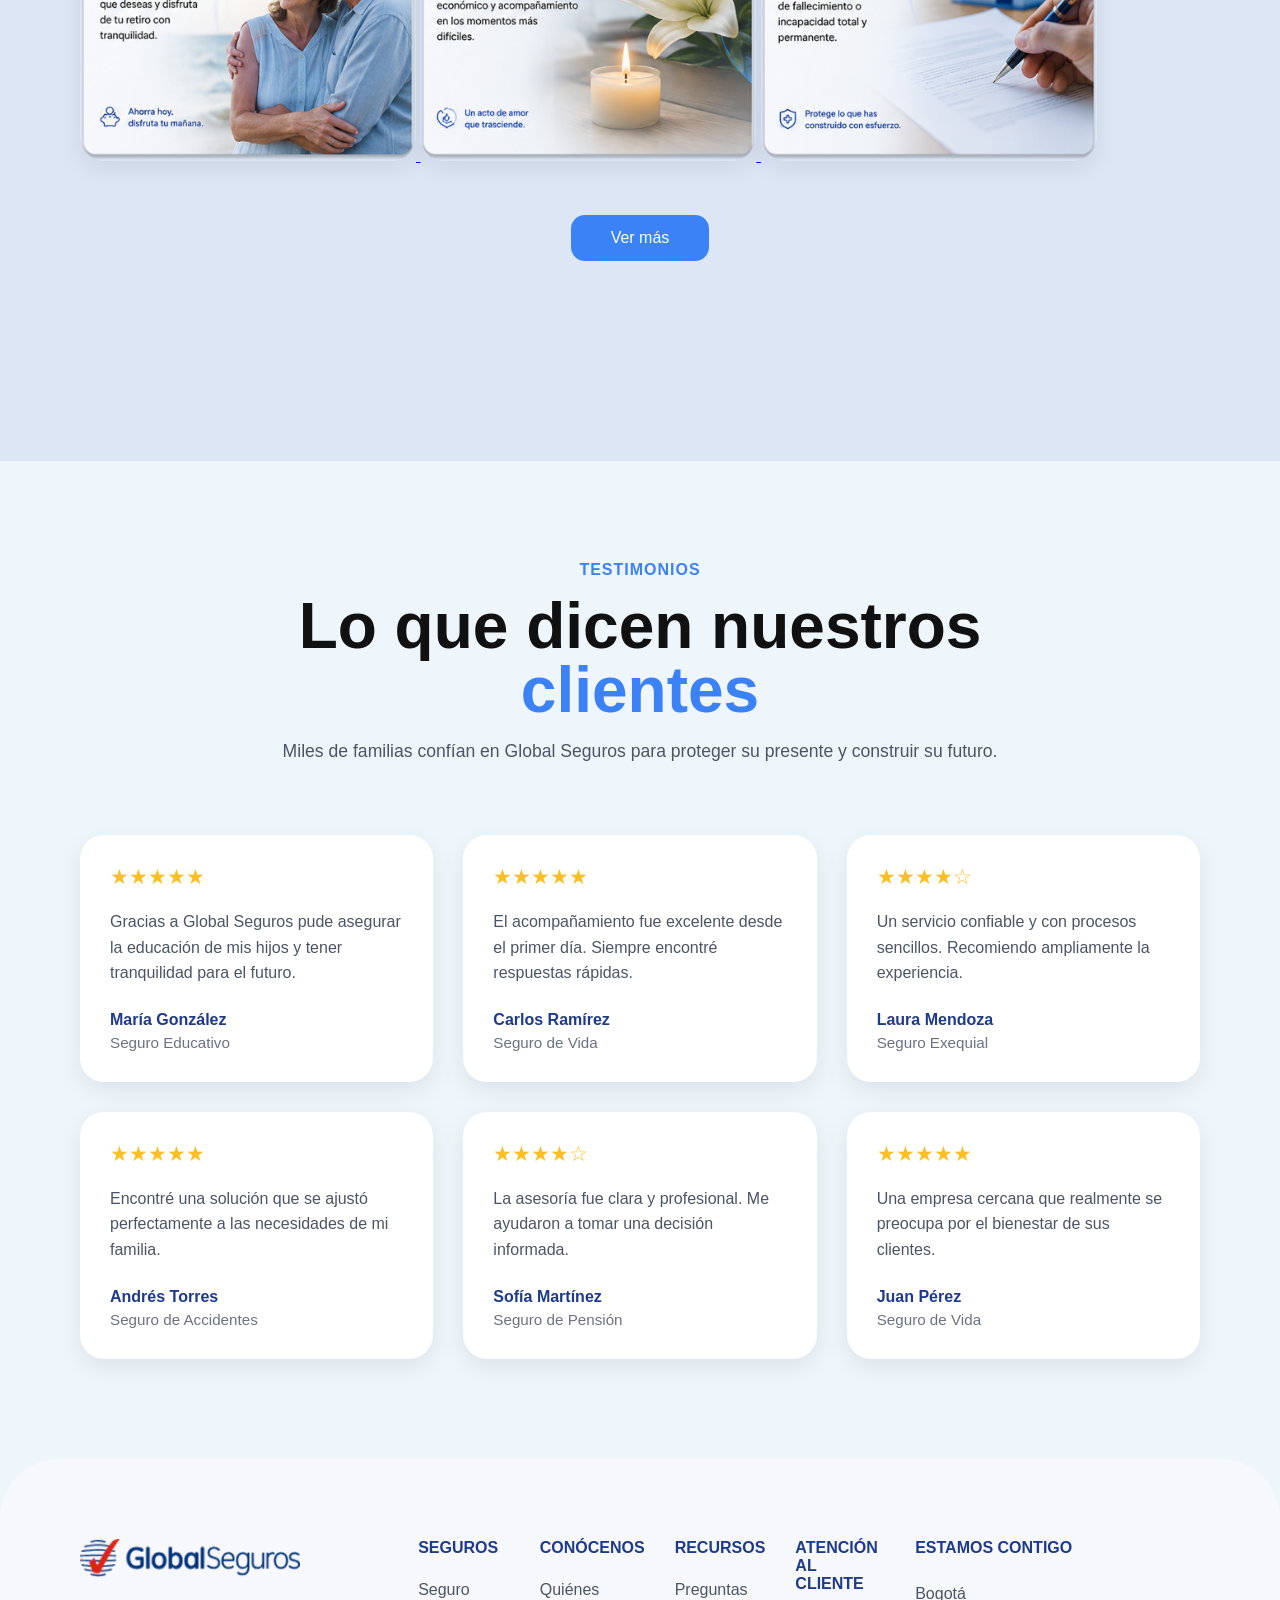
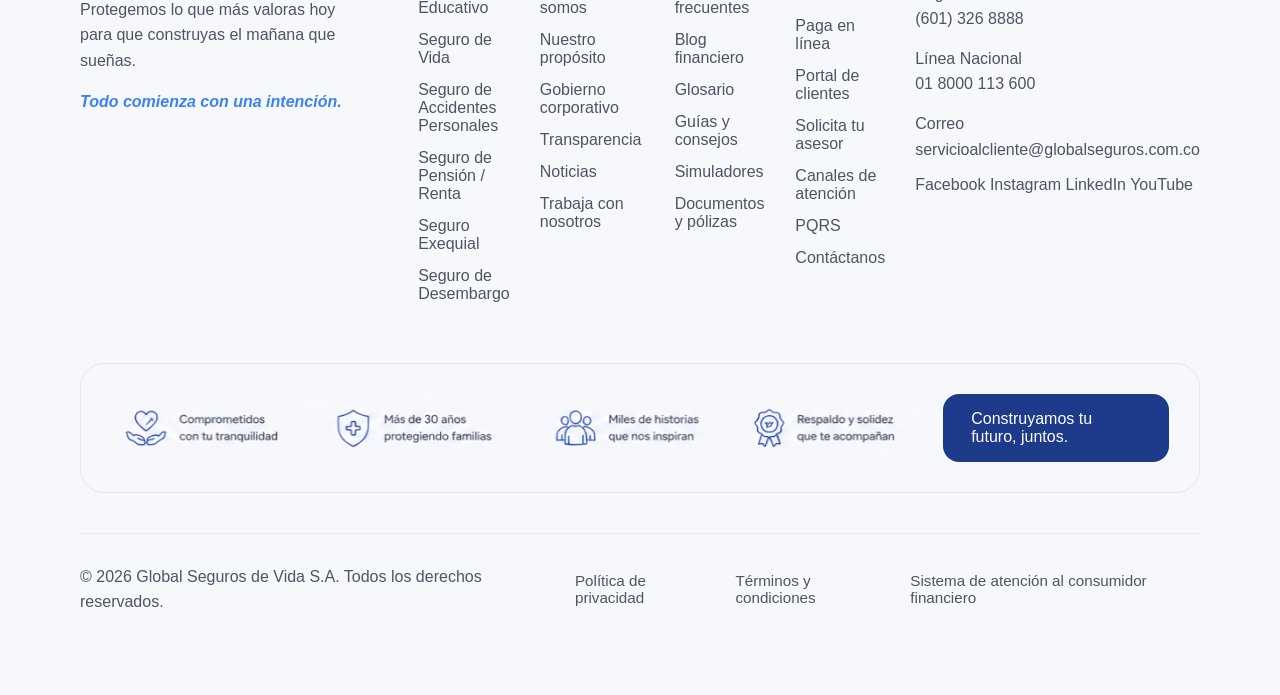
==== commit d92f9c00: "Merge branch 'main' of https://github.com/kevin1torres/global-seguros-" ====
--- a/index.html
+++ b/index.html
@@ -12,14 +12,14 @@
 <body>
 
 <section class="header">
-    <a href="index.html"> <img src="Imágenes/image 2.png" alt="logo"> </a>
+    <img src="Imágenes/image 2.png" alt="logo">
 
     <ul class="menu">
         <li> <button id="desplegable"> Seguros </button>
 
          <div class="menu-desplegable">
-            <a href="producto.html">Seguro educativo</a>
-            <a href="error404.html">Seguro de vida</a>
+            <a href="#">Seguro educativo</a>
+            <a href="producto.html">Seguro de vida</a>
             <a href="error404.html">Seguro de accidentes personales</a>
             <a href="error404.html">Seguro de pensión/renta</a>
             <a href="error404.html">Seguro exequial</a>
@@ -30,7 +30,7 @@
           <a href="#clientes">Clientes</a>
         </li>
         <li> 
-          <a href="producto.html">Educación</a>
+          <a href="error404.html">Educación</a>
         </li>
 
     <li class="contact-menu">
@@ -97,7 +97,9 @@
   <img src="Imágenes/seguroDesembargo.png" alt="seguroDesembargo"/> 
 
   </a>
-  
+
+  <a class="btn-ver-mas"href="Marketplace.html">Ver más</a>
+
 </section>
 
   <section id="clientes" class="clientes">
@@ -193,7 +195,7 @@
       <div class="footer-column">
         <h4>SEGUROS</h4>
 
-        <a href="producto.html">Seguro Educativo</a>
+        <a href="#">Seguro Educativo</a>
         <a href="error404.html">Seguro de Vida</a>
         <a href="error404.html">Seguro de Accidentes Personales</a>
         <a href="error404.html">Seguro de Pensión / Renta</a>
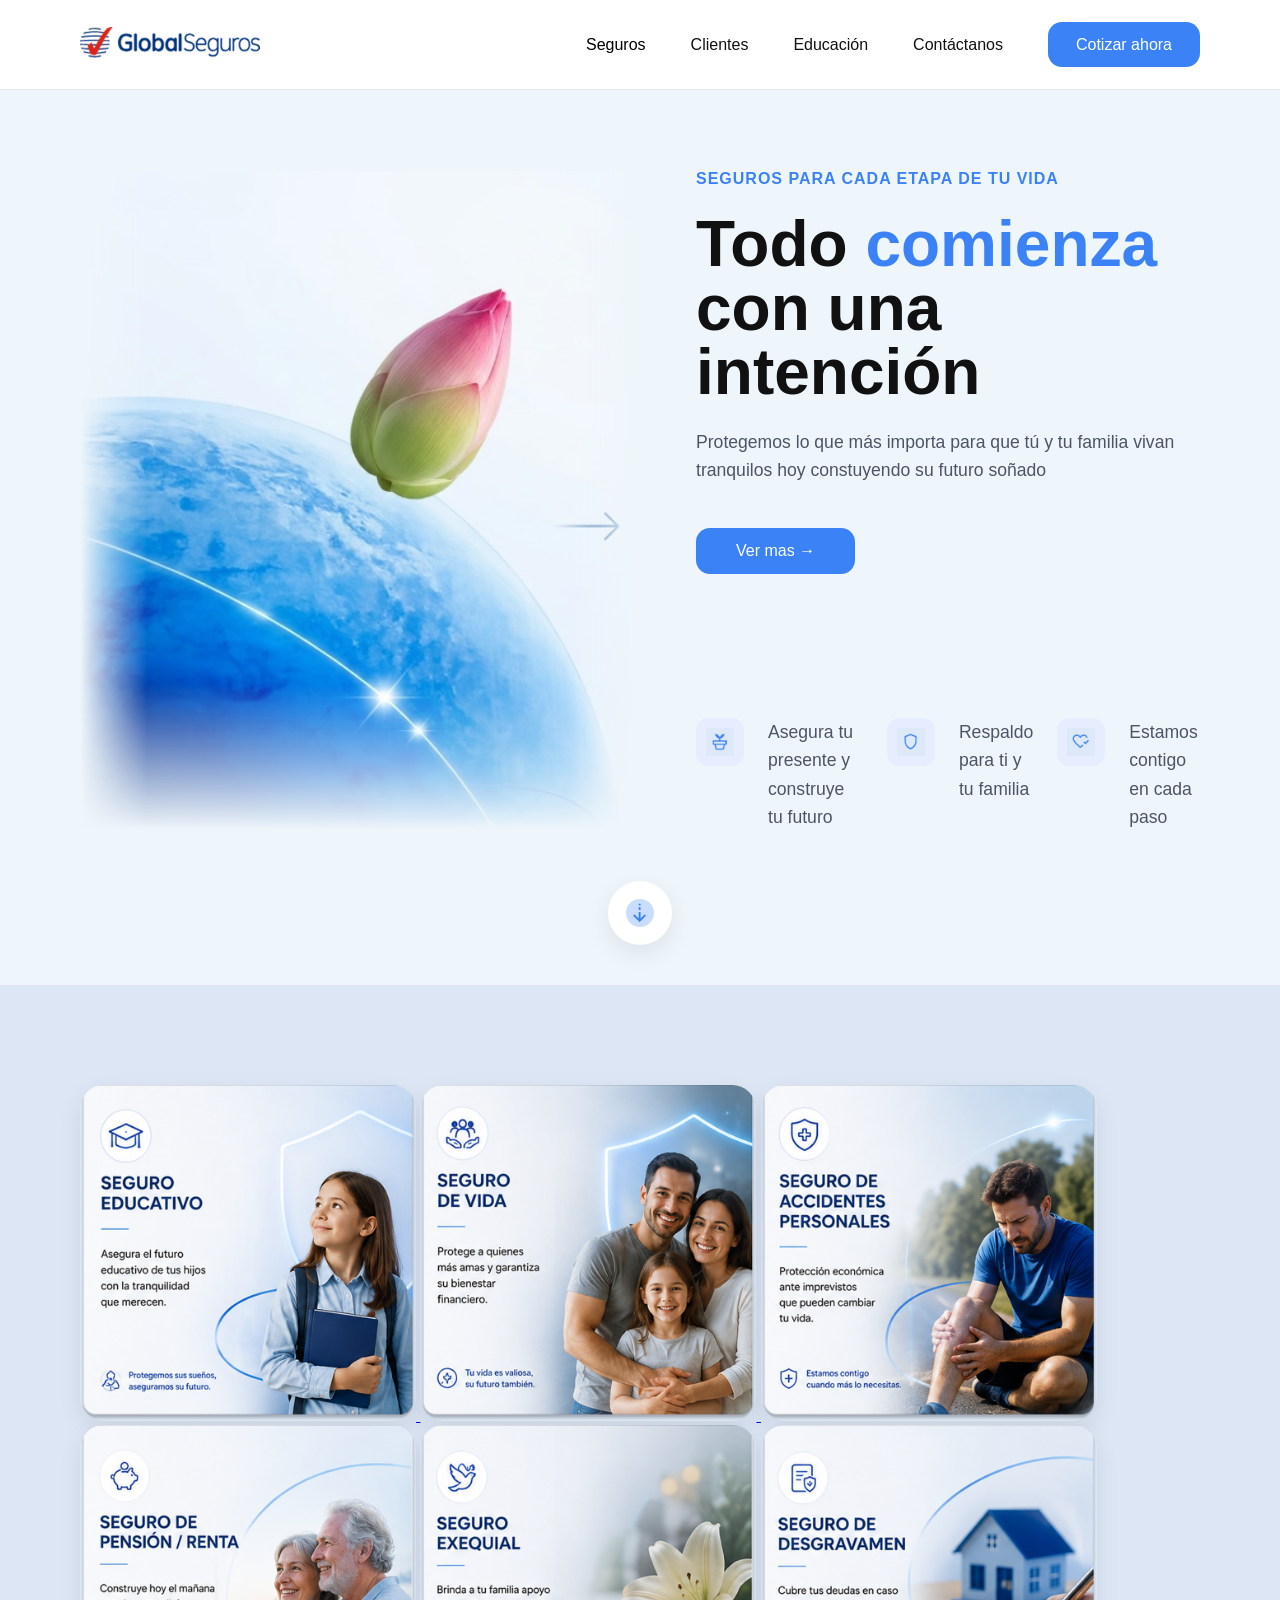
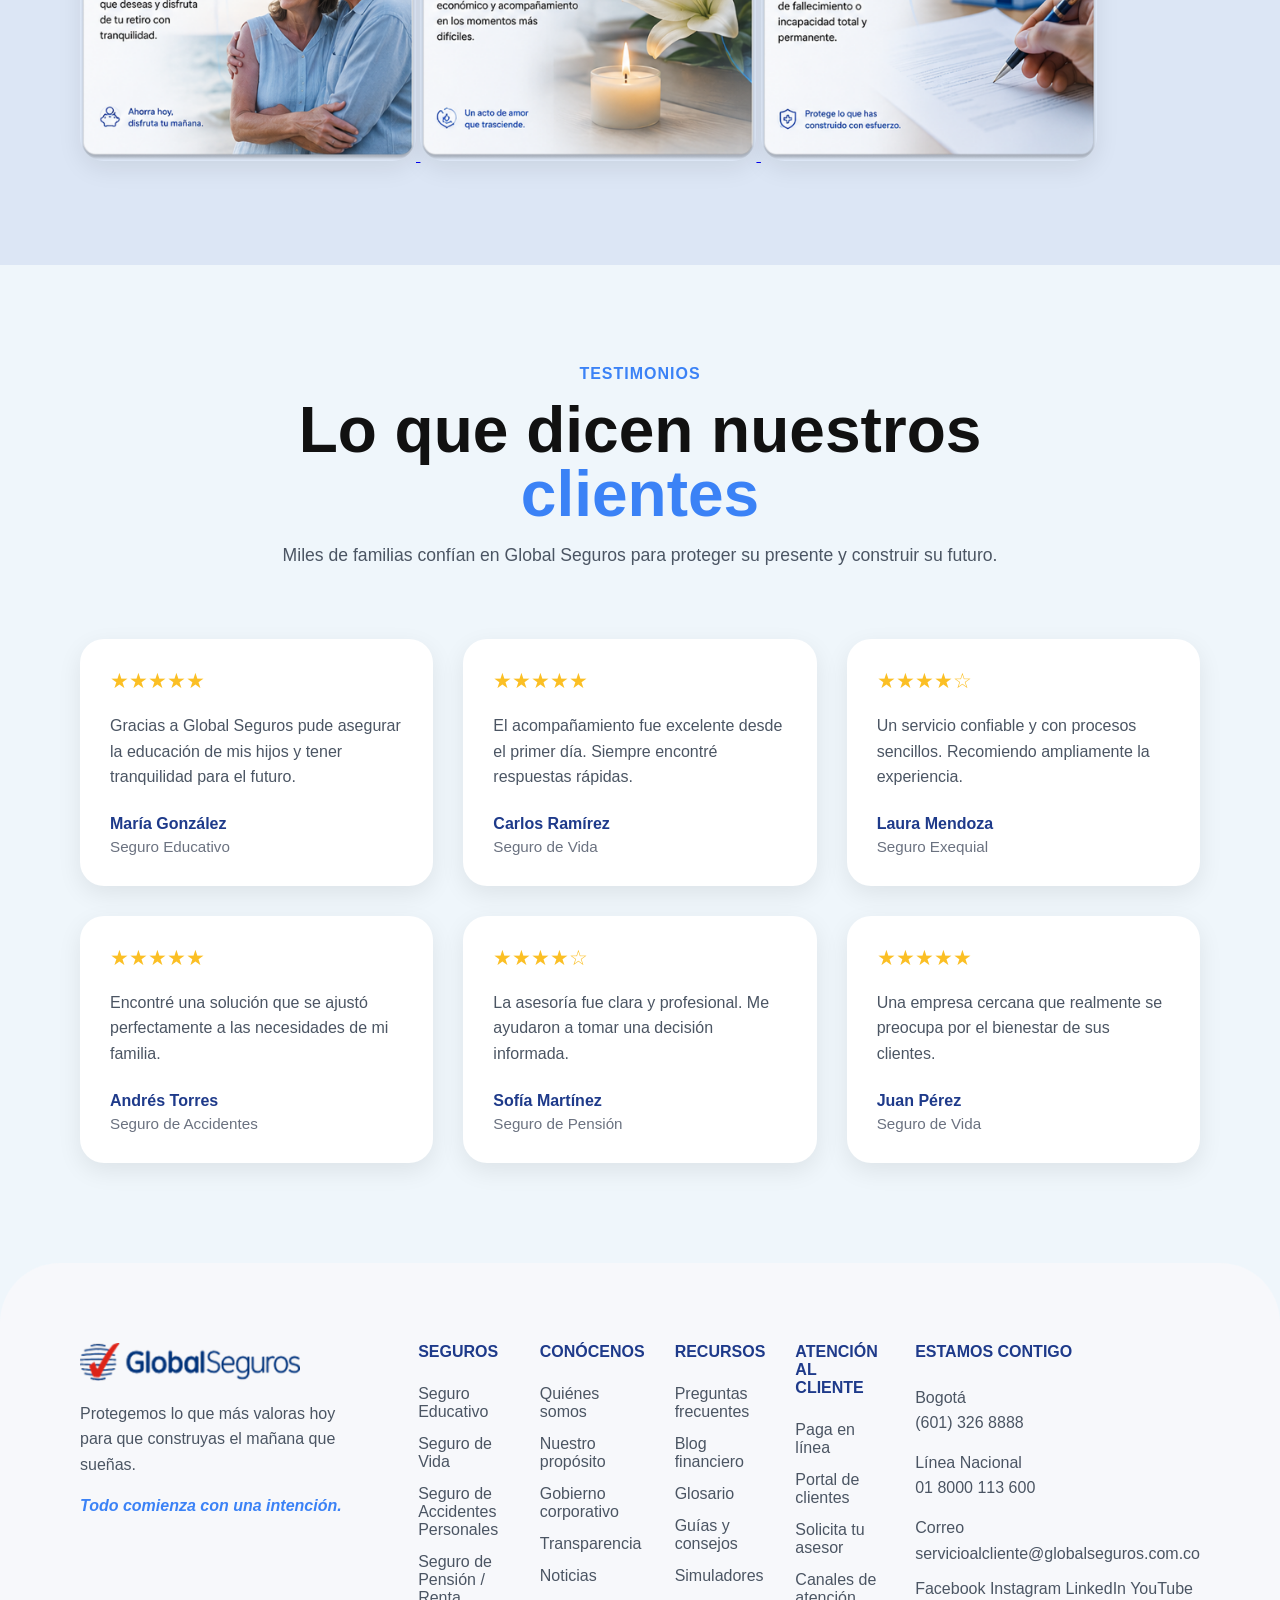
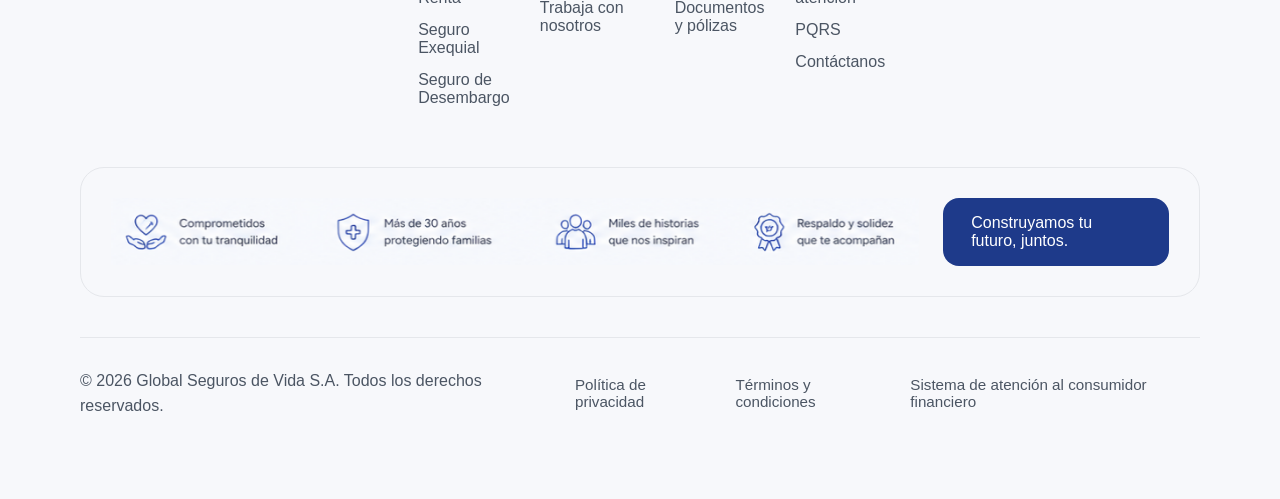
==== commit 06238047: "Merge branch 'main' of https://github.com/kevin1torres/global-seguros-" ====
--- a/index.html
+++ b/index.html
@@ -12,14 +12,14 @@
 <body>
 
 <section class="header">
-    <img src="Imágenes/image 2.png" alt="logo">
+    <a href="index.html"> <img src="Imágenes/image 2.png" alt="logo"> </a>
 
     <ul class="menu">
         <li> <button id="desplegable"> Seguros </button>
 
          <div class="menu-desplegable">
-            <a href="#">Seguro educativo</a>
-            <a href="producto.html">Seguro de vida</a>
+            <a href="producto.html">Seguro educativo</a>
+            <a href="error404.html">Seguro de vida</a>
             <a href="error404.html">Seguro de accidentes personales</a>
             <a href="error404.html">Seguro de pensión/renta</a>
             <a href="error404.html">Seguro exequial</a>
@@ -30,7 +30,7 @@
           <a href="#clientes">Clientes</a>
         </li>
         <li> 
-          <a href="error404.html">Educación</a>
+          <a href="producto.html">Educación</a>
         </li>
 
     <li class="contact-menu">
@@ -97,9 +97,7 @@
   <img src="Imágenes/seguroDesembargo.png" alt="seguroDesembargo"/> 
 
   </a>
-
-  <a class="btn-ver-mas"href="Marketplace.html">Ver más</a>
-
+  
 </section>
 
   <section id="clientes" class="clientes">
@@ -195,7 +193,7 @@
       <div class="footer-column">
         <h4>SEGUROS</h4>
 
-        <a href="#">Seguro Educativo</a>
+        <a href="producto.html">Seguro Educativo</a>
         <a href="error404.html">Seguro de Vida</a>
         <a href="error404.html">Seguro de Accidentes Personales</a>
         <a href="error404.html">Seguro de Pensión / Renta</a>
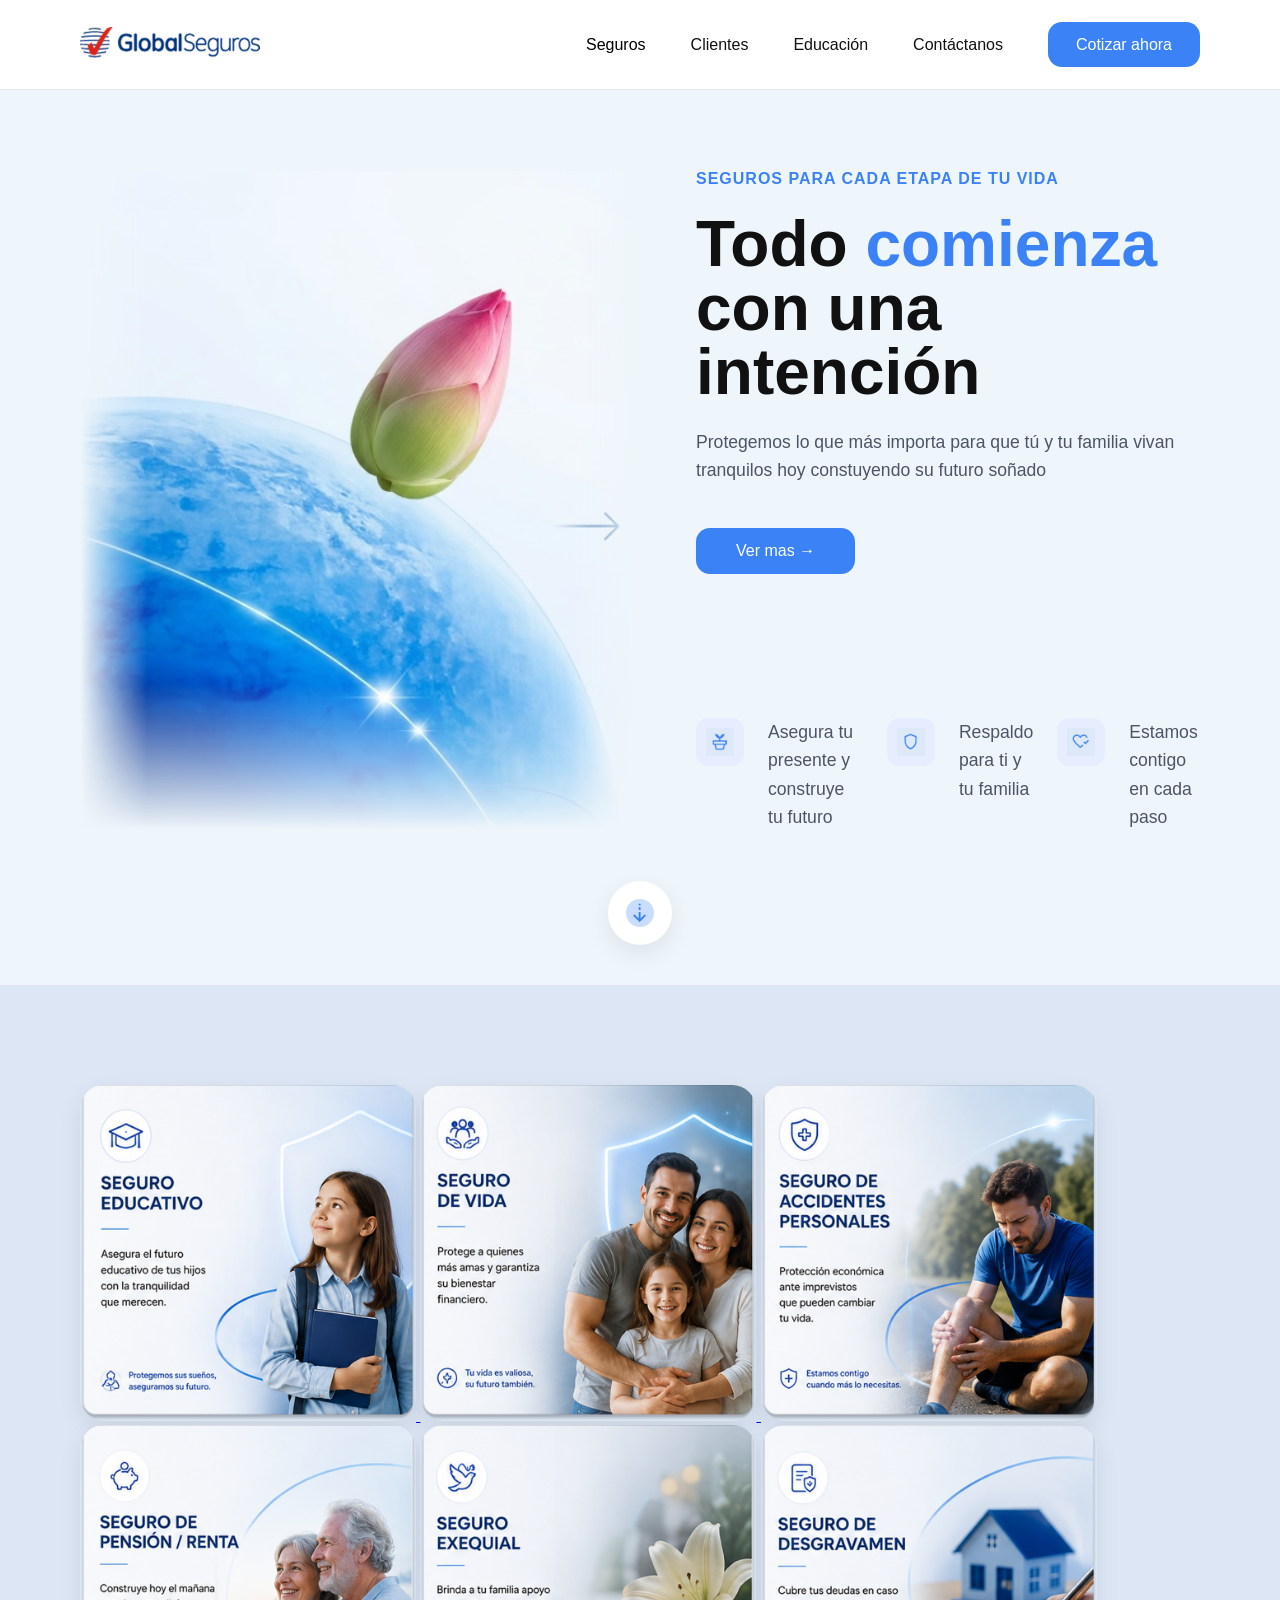
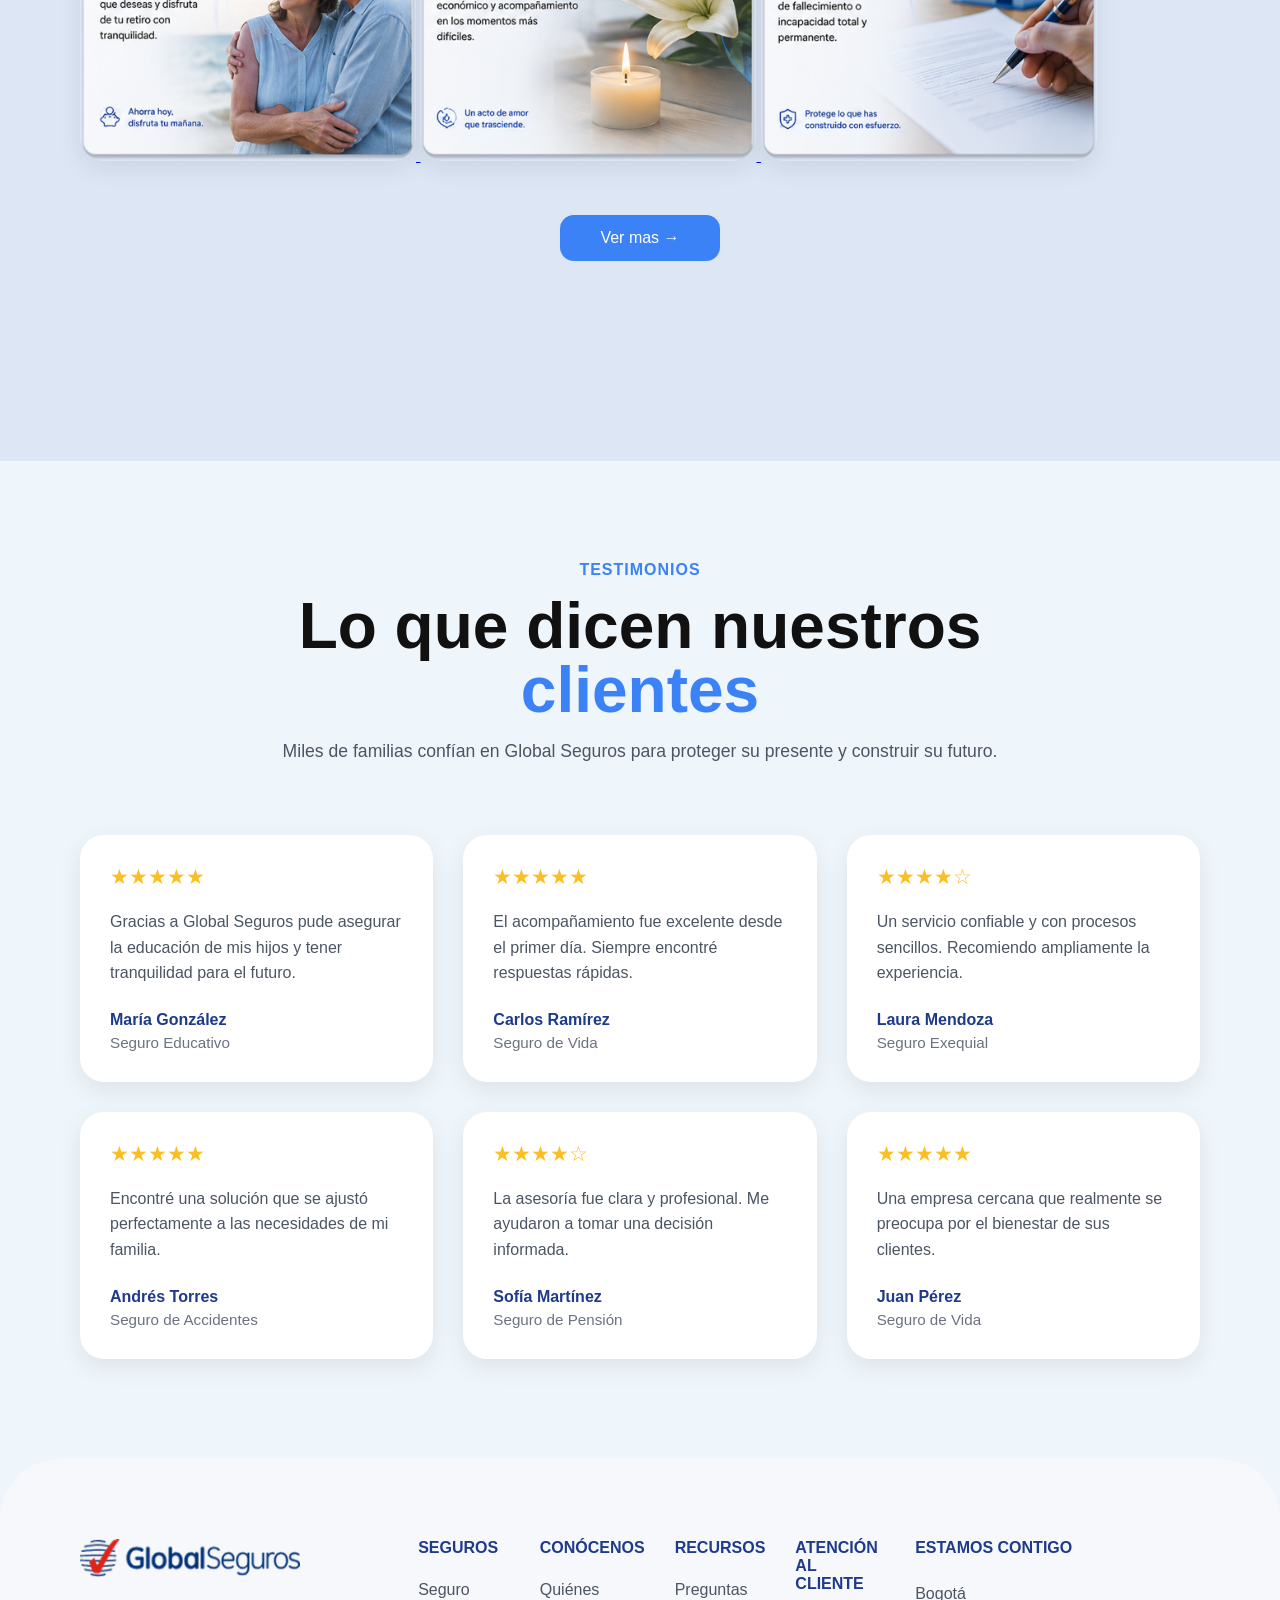
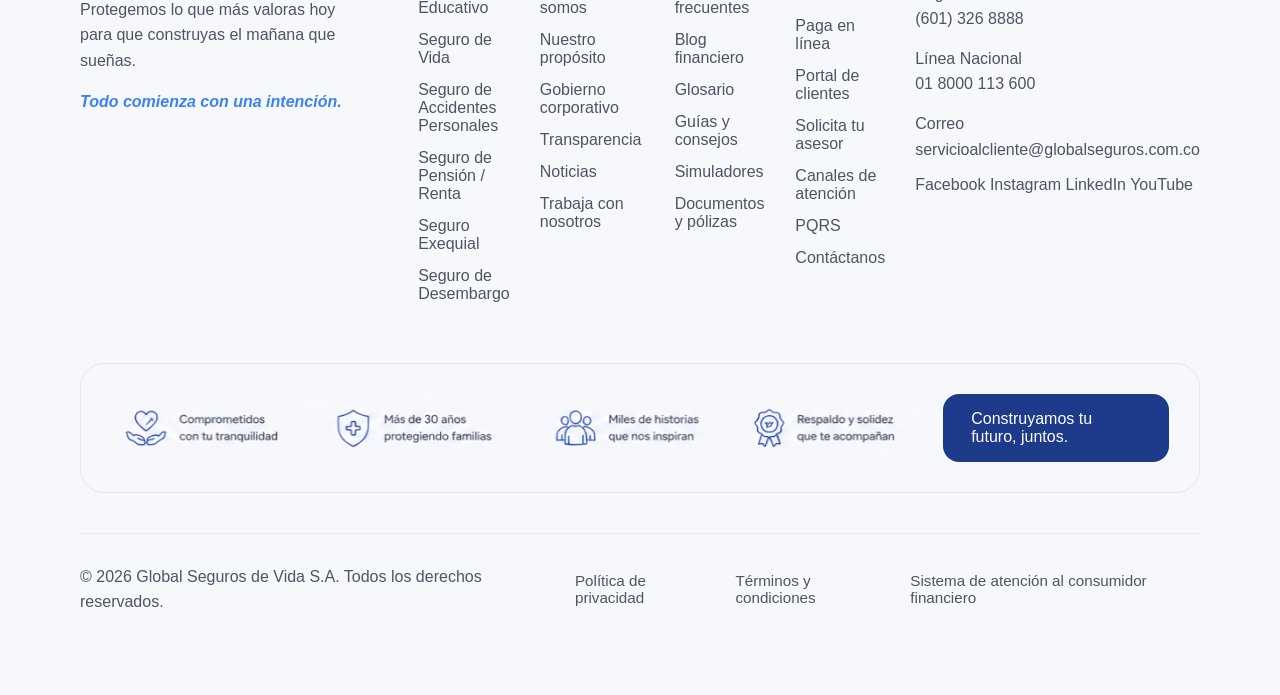
==== commit 2808b67f: "boton ver mas en seguros" ====
--- a/index.html
+++ b/index.html
@@ -96,6 +96,8 @@
   <img src="Imágenes/seguroExequial.png" alt="seguroExequial"/>
   <img src="Imágenes/seguroDesembargo.png" alt="seguroDesembargo"/> 
 
+  <a href="Marketplace.html" class="btn-ver-mas">Ver mas →</a>
+
   </a>
   
 </section>
